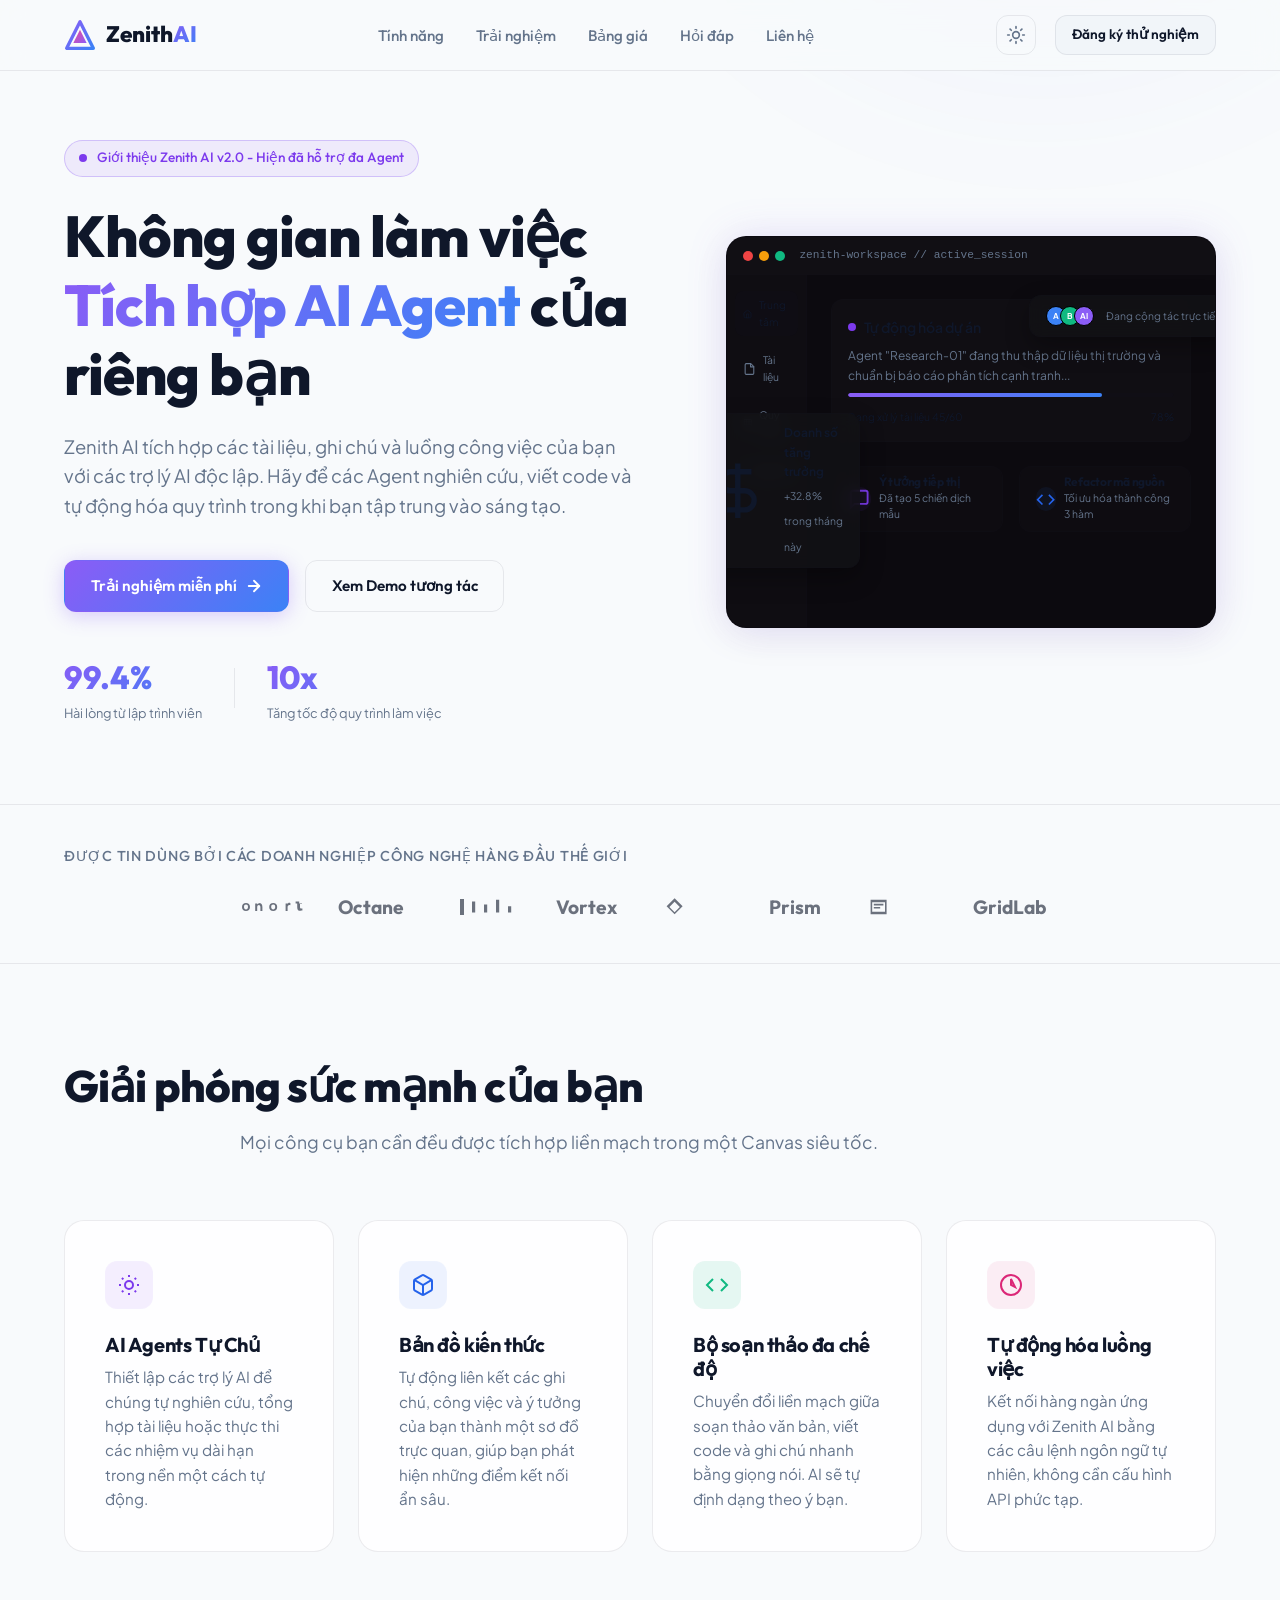
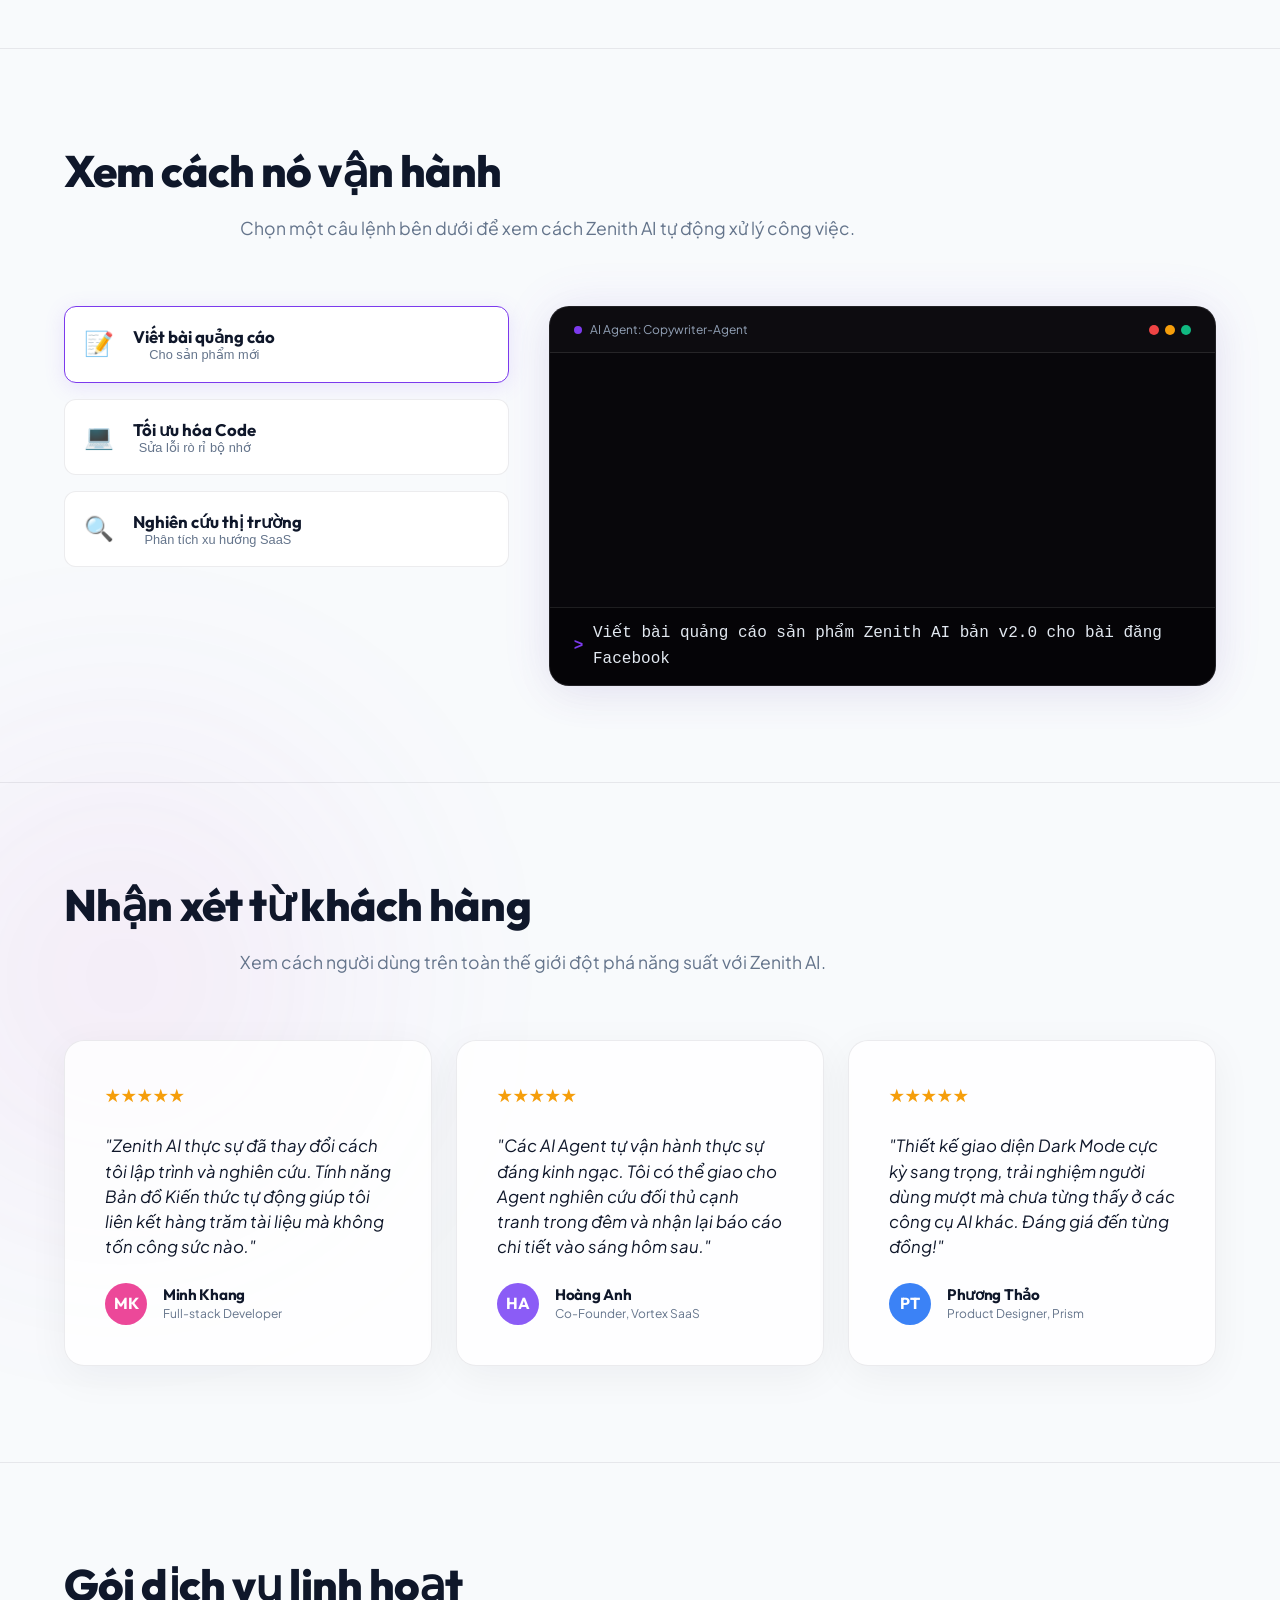
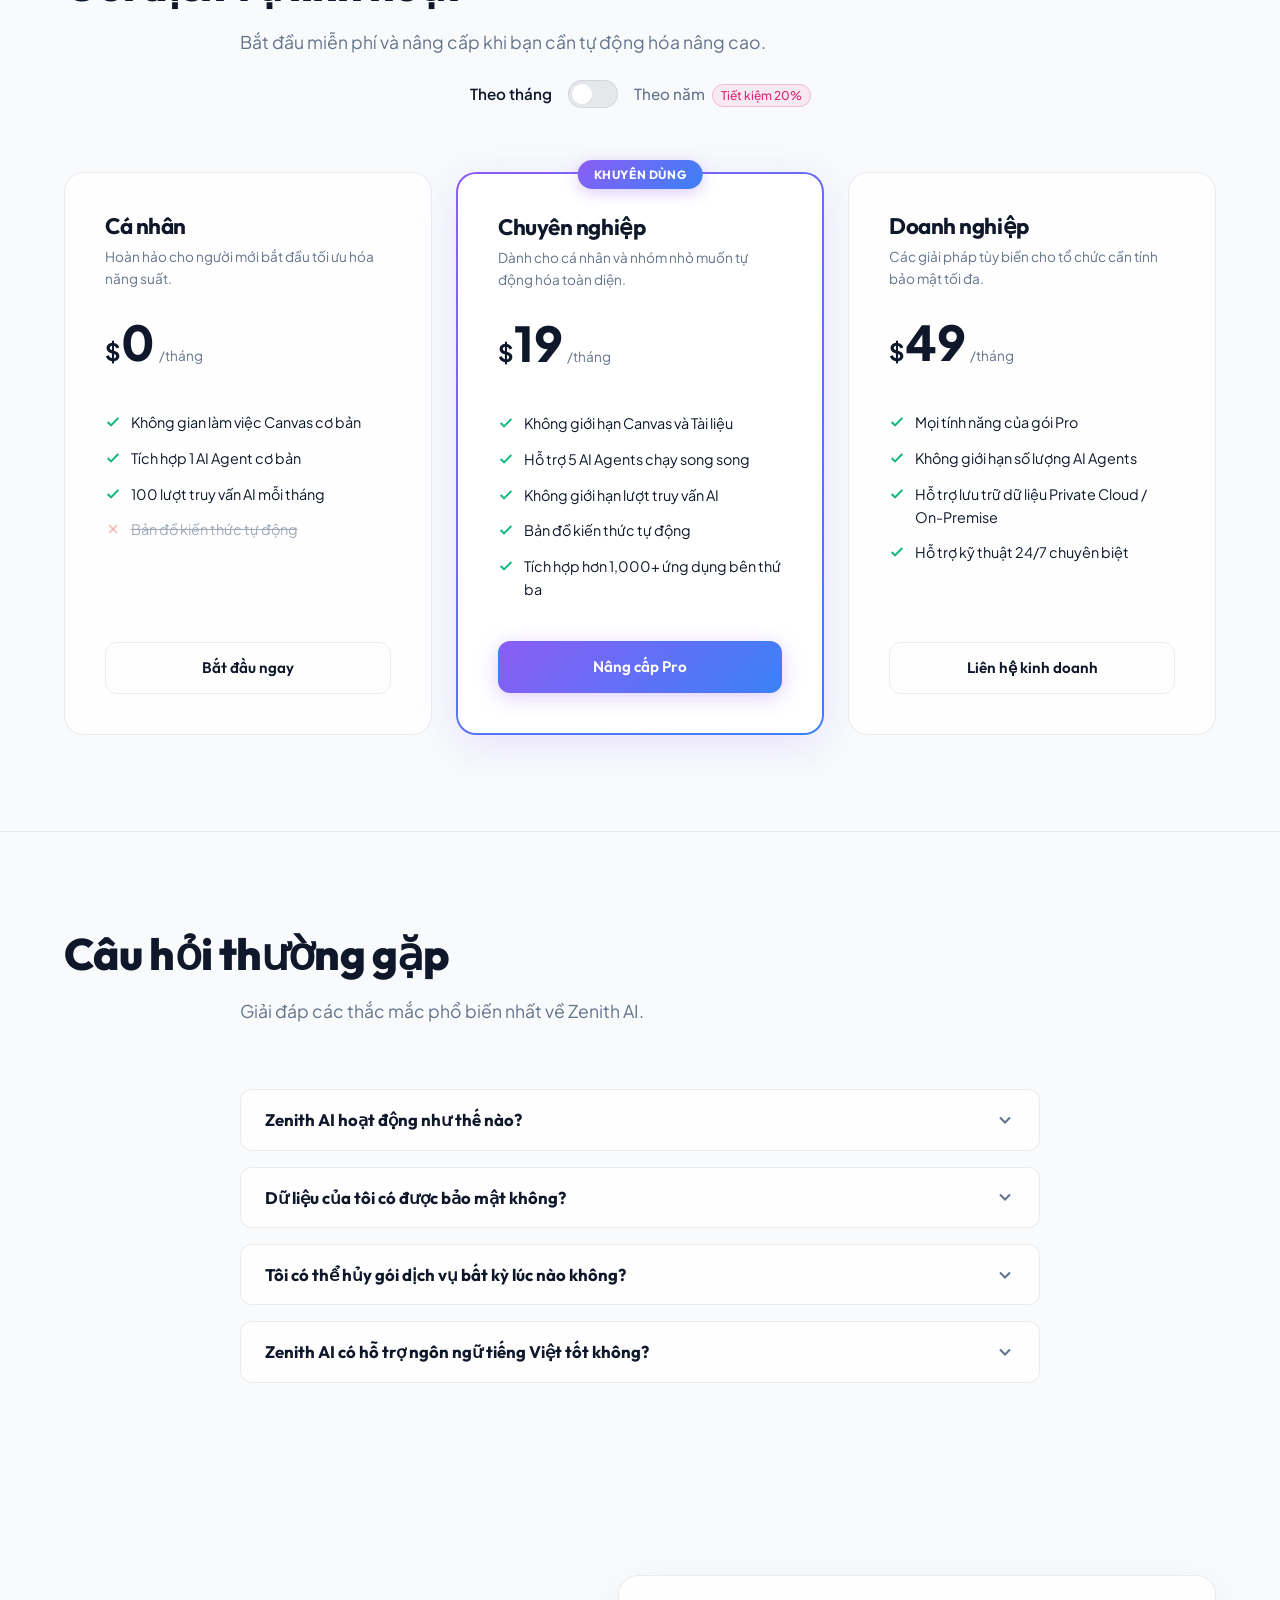
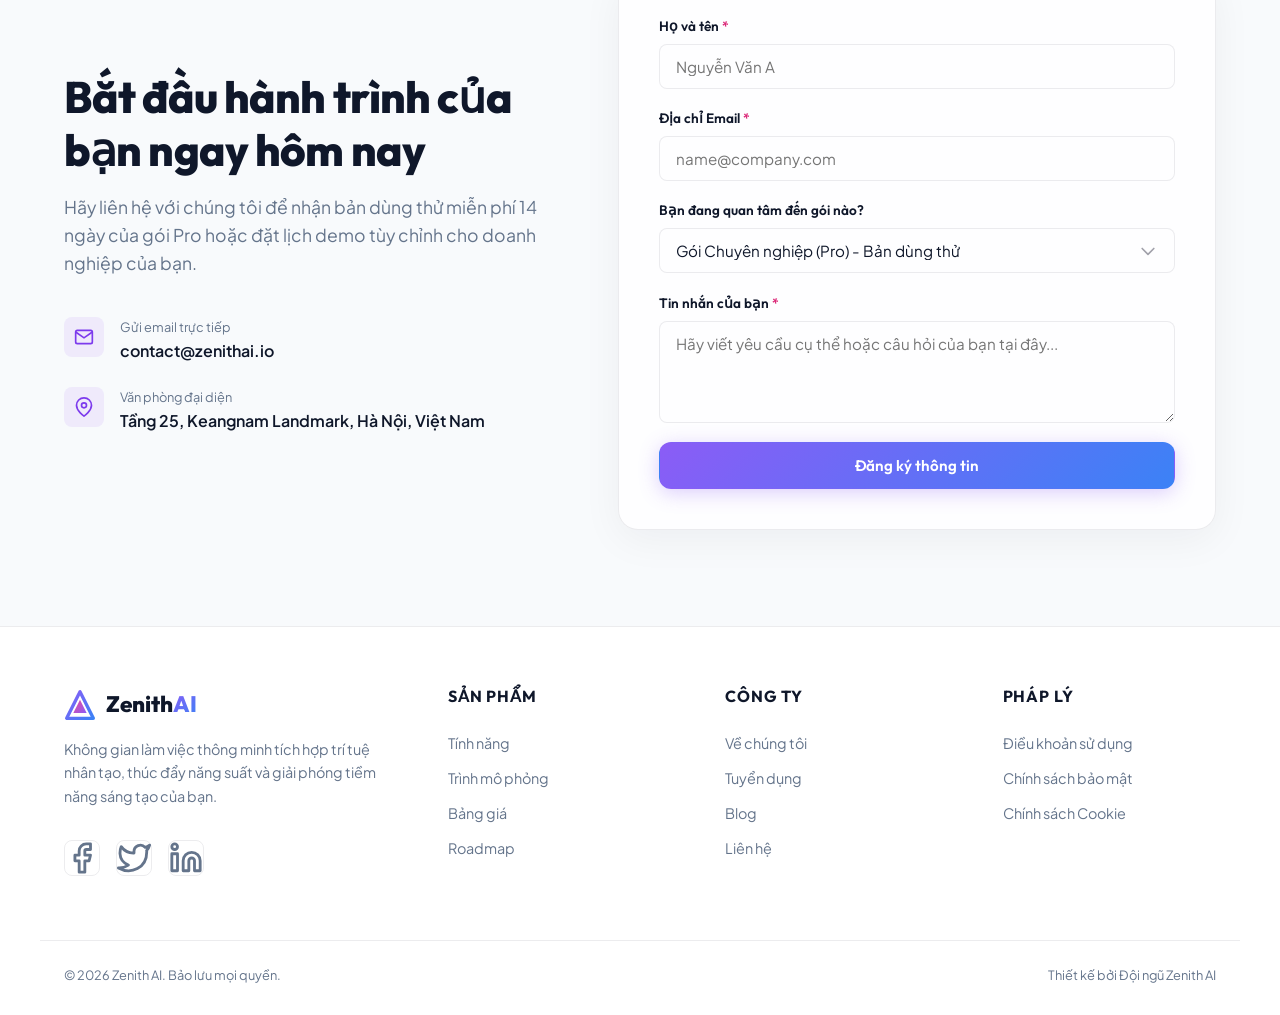
==== index.html @ 282b94b1 "feat: Zenith AI Landing Page initialization and configuration" ====
<!DOCTYPE html>
<html lang="vi" data-theme="dark">
<head>
  <meta charset="UTF-8">
  <meta name="viewport" content="width=device-width, initial-scale=1.0">
  <meta name="description" content="Zenith AI - Không gian làm việc thông minh tích hợp trí tuệ nhân tạo. Tự động hóa quy trình, tối ưu hóa ghi chú và quản lý dự án hiệu quả hơn bao giờ hết.">
  <meta name="keywords" content="AI, Productivity, SaaS, Không gian làm việc thông minh, Trí tuệ nhân tạo, Tự động hóa, Quản lý công việc">
  <meta name="author" content="Zenith AI Team">
  
  <!-- Open Graph / Facebook -->
  <meta property="og:type" content="website">
  <meta property="og:title" content="Zenith AI - Không gian làm việc thông minh thế hệ mới">
  <meta property="og:description" content="Tối ưu hóa năng suất làm việc của bạn với không gian làm việc tích hợp AI Agent thông minh.">
  <meta property="og:image" content="https://zenithai.io/og-image.jpg">

  <!-- Twitter -->
  <meta property="twitter:card" content="summary_large_image">
  <meta property="twitter:title" content="Zenith AI - Không gian làm việc thông minh thế hệ mới">
  <meta property="twitter:description" content="Tối ưu hóa năng suất làm việc của bạn với không gian làm việc tích hợp AI Agent thông minh.">

  <title>Zenith AI - Không gian làm việc thông minh thế hệ mới</title>

  <!-- Google Fonts -->
  <link rel="preconnect" href="https://fonts.googleapis.com">
  <link rel="preconnect" href="https://fonts.gstatic.com" crossorigin>
  <link href="https://fonts.googleapis.com/css2?family=Outfit:wght@300;400;500;600;700;800&family=Plus+Jakarta+Sans:wght@300;400;500;600;700&display=swap" rel="stylesheet">

  <!-- Style CSS -->
  <link rel="stylesheet" href="style.css?v=5">
</head>
<body>

  <!-- Background Glows -->
  <div class="glow-bg glow-bg-1"></div>
  <div class="glow-bg glow-bg-2"></div>

  <!-- Header / Navigation -->
  <header class="main-header" id="main-header">
    <div class="container header-container">
      <a href="#" class="logo" id="header-logo">
        <svg class="logo-icon" viewBox="0 0 24 24" fill="none" xmlns="http://www.w3.org/2000/svg">
          <path d="M12 2L2 22H22L12 2Z" stroke="url(#logo-grad)" stroke-width="2.5" stroke-linecap="round" stroke-linejoin="round"/>
          <path d="M12 8L7 18H17L12 8Z" fill="url(#logo-grad-inner)"/>
          <defs>
            <linearGradient id="logo-grad" x1="2" y1="2" x2="22" y2="22" gradientUnits="userSpaceOnUse">
              <stop stop-color="#8B5CF6" />
              <stop offset="1" stop-color="#3B82F6" />
            </linearGradient>
            <linearGradient id="logo-grad-inner" x1="7" y1="8" x2="17" y2="18" gradientUnits="userSpaceOnUse">
              <stop stop-color="#ec4899" />
              <stop offset="1" stop-color="#8B5CF6" />
            </linearGradient>
          </defs>
        </svg>
        <span class="logo-text">Zenith<span class="gradient-text">AI</span></span>
      </a>

      <nav class="nav-menu" id="nav-menu">
        <ul>
          <li><a href="#features" class="nav-link">Tính năng</a></li>
          <li><a href="#simulator" class="nav-link">Trải nghiệm</a></li>
          <li><a href="#pricing" class="nav-link">Bảng giá</a></li>
          <li><a href="#faq" class="nav-link">Hỏi đáp</a></li>
          <li><a href="#contact" class="nav-link">Liên hệ</a></li>
        </ul>
      </nav>

      <div class="header-actions">
        <!-- Theme Toggle Button -->
        <button class="theme-toggle" id="theme-toggle-btn" aria-label="Toggle light/dark theme">
          <svg class="sun-icon" viewBox="0 0 24 24" fill="none" stroke="currentColor" stroke-width="2" stroke-linecap="round" stroke-linejoin="round">
            <circle cx="12" cy="12" r="4"></circle>
            <path d="M12 2v2M12 20v2M4.93 4.93l1.41 1.41M17.66 17.66l1.41 1.41M2 12h2M20 12h2M6.34 17.66l-1.41 1.41M19.07 4.93l-1.41 1.41"></path>
          </svg>
          <svg class="moon-icon" viewBox="0 0 24 24" fill="none" stroke="currentColor" stroke-width="2" stroke-linecap="round" stroke-linejoin="round">
            <path d="M12 3a6 6 0 0 0 9 9 9 9 0 1 1-9-9Z"></path>
          </svg>
        </button>

        <a href="#contact" class="btn btn-secondary btn-sm hide-mobile">Đăng ký thử nghiệm</a>
        
        <!-- Mobile Menu Toggle -->
        <button class="mobile-nav-toggle" id="mobile-menu-btn" aria-label="Open navigation menu">
          <span></span>
          <span></span>
          <span></span>
        </button>
      </div>
    </div>
  </header>

  <main>
    <!-- Hero Section -->
    <section class="hero-section" id="hero">
      <div class="container hero-container">
        <div class="hero-content">
          <div class="badge fade-in-up">
            <span class="badge-dot"></span>
            <span>Giới thiệu Zenith AI v2.0 - Hiện đã hỗ trợ đa Agent</span>
          </div>
          <h1 class="hero-title fade-in-up">
            Không gian làm việc <br>
            <span class="gradient-text">Tích hợp AI Agent</span> của riêng bạn
          </h1>
          <p class="hero-subtitle fade-in-up">
            Zenith AI tích hợp các tài liệu, ghi chú và luồng công việc của bạn với các trợ lý AI độc lập. Hãy để các Agent nghiên cứu, viết code và tự động hóa quy trình trong khi bạn tập trung vào sáng tạo.
          </p>
          <div class="hero-actions fade-in-up">
            <a href="#contact" class="btn btn-primary" id="hero-primary-cta">
              Trải nghiệm miễn phí
              <svg class="btn-arrow" viewBox="0 0 24 24" fill="none" stroke="currentColor" stroke-width="2.5" stroke-linecap="round" stroke-linejoin="round">
                <line x1="5" y1="12" x2="19" y2="12"></line>
                <polyline points="12 5 19 12 12 19"></polyline>
              </svg>
            </a>
            <a href="#simulator" class="btn btn-outline" id="hero-secondary-cta">Xem Demo tương tác</a>
          </div>
          <div class="hero-stats fade-in-up">
            <div class="stat-item">
              <span class="stat-number">99.4%</span>
              <span class="stat-label">Hài lòng từ lập trình viên</span>
            </div>
            <div class="stat-divider"></div>
            <div class="stat-item">
              <span class="stat-number">10x</span>
              <span class="stat-label">Tăng tốc độ quy trình làm việc</span>
            </div>
          </div>
        </div>

        <div class="hero-visual fade-in-up">
          <div class="visual-mockup">
            <div class="mockup-header">
              <span class="dot dot-red"></span>
              <span class="dot dot-yellow"></span>
              <span class="dot dot-green"></span>
              <span class="mockup-title">zenith-workspace // active_session</span>
            </div>
            <div class="mockup-content">
              <div class="mockup-sidebar">
                <div class="sidebar-item active">
                  <svg class="w-4 h-4" viewBox="0 0 24 24" fill="none" stroke="currentColor" stroke-width="2" stroke-linecap="round" stroke-linejoin="round"><path d="m3 9 9-7 9 7v11a2 2 0 0 1-2 2H5a2 2 0 0 1-2-2z"/><polyline points="9 22 9 12 15 12 15 22"/></svg>
                  <span>Trung tâm</span>
                </div>
                <div class="sidebar-item">
                  <svg class="w-4 h-4" viewBox="0 0 24 24" fill="none" stroke="currentColor" stroke-width="2" stroke-linecap="round" stroke-linejoin="round"><path d="M14.5 2H6a2 2 0 0 0-2 2v16a2 2 0 0 0 2 2h12a2 2 0 0 0 2-2V7.5L14.5 2z"/><polyline points="14 2 14 8 20 8"/></svg>
                  <span>Tài liệu</span>
                </div>
                <div class="sidebar-item">
                  <svg class="w-4 h-4" viewBox="0 0 24 24" fill="none" stroke="currentColor" stroke-width="2" stroke-linecap="round" stroke-linejoin="round"><rect x="3" y="3" width="18" height="18" rx="2" ry="2"/><line x1="9" y1="3" x2="9" y2="21"/><line x1="15" y1="3" x2="15" y2="21"/><line x1="3" y1="9" x2="21" y2="9"/><line x1="3" y1="15" x2="21" y2="15"/></svg>
                  <span>Quy trình</span>
                </div>
                <div class="sidebar-item">
                  <svg class="w-4 h-4" viewBox="0 0 24 24" fill="none" stroke="currentColor" stroke-width="2" stroke-linecap="round" stroke-linejoin="round"><path d="M21 16V8a2 2 0 0 0-1-1.73l-7-4a2 2 0 0 0-2 0l-7 4A2 2 0 0 0 3 8v8a2 2 0 0 0 1 1.73l7 4a2 2 0 0 0 2 0l7-4A2 2 0 0 0 21 16z"/><polyline points="3.27 6.96 12 12.01 20.73 6.96"/><line x1="12" y1="22.08" x2="12" y2="12"/></svg>
                  <span>Agents</span>
                </div>
              </div>
              <div class="mockup-body">
                <div class="workspace-main">
                  <div class="card-glow-wrapper">
                    <div class="mockup-card">
                      <div class="card-header-simple">
                        <span class="pulse-indicator"></span>
                        <span class="text-sm font-semibold">Tự động hóa dự án</span>
                      </div>
                      <p class="text-xs text-muted">Agent "Research-01" đang thu thập dữ liệu thị trường và chuẩn bị báo cáo phân tích cạnh tranh...</p>
                      <div class="progress-bar">
                        <div class="progress-fill" style="width: 78%;"></div>
                      </div>
                      <div class="flex justify-between text-xxs mt-1">
                        <span>Đang xử lý tài liệu 45/60</span>
                        <span>78%</span>
                      </div>
                    </div>
                  </div>
                  <div class="mockup-grid">
                    <div class="mockup-card-small">
                      <div class="flex items-center gap-2">
                        <div class="icon-circle icon-purple">
                          <svg viewBox="0 0 24 24" fill="none" stroke="currentColor" stroke-width="2" class="w-4 h-4"><path d="M21 15a2 2 0 0 1-2 2H7l-4 4V5a2 2 0 0 1 2-2h14a2 2 0 0 1 2 2z"/></svg>
                        </div>
                        <div>
                          <h4 class="text-xs font-bold">Ý tưởng tiếp thị</h4>
                          <p class="text-xxs text-muted">Đã tạo 5 chiến dịch mẫu</p>
                        </div>
                      </div>
                    </div>
                    <div class="mockup-card-small">
                      <div class="flex items-center gap-2">
                        <div class="icon-circle icon-blue">
                          <svg viewBox="0 0 24 24" fill="none" stroke="currentColor" stroke-width="2" class="w-4 h-4"><polyline points="16 18 22 12 16 6"/><polyline points="8 6 2 12 8 18"/></svg>
                        </div>
                        <div>
                          <h4 class="text-xs font-bold">Refactor mã nguồn</h4>
                          <p class="text-xxs text-muted">Tối ưu hóa thành công 3 hàm</p>
                        </div>
                      </div>
                    </div>
                  </div>
                </div>
              </div>
            </div>
            <!-- Floating Widgets to wow the user -->
            <div class="floating-widget widget-1">
              <svg viewBox="0 0 24 24" fill="none" stroke="currentColor" stroke-width="2" class="text-purple-500 w-5 h-5"><path d="M12 2v20M17 5H9.5a3.5 3.5 0 0 0 0 7h5a3.5 3.5 0 0 1 0 7H6"/></svg>
              <div>
                <span class="text-xs block font-bold">Doanh số tăng trưởng</span>
                <span class="text-xxs text-muted">+32.8% trong tháng này</span>
              </div>
            </div>
            <div class="floating-widget widget-2">
              <div class="active-avatars">
                <span class="avatar font-bold" style="background: #3B82F6;">A</span>
                <span class="avatar font-bold" style="background: #10B981;">B</span>
                <span class="avatar font-bold" style="background: #8B5CF6;">AI</span>
              </div>
              <span class="text-xxs text-muted">Đang cộng tác trực tiếp</span>
            </div>
          </div>
        </div>
      </div>
    </section>

    <!-- Social Proof Section -->
    <section class="social-proof-section">
      <div class="container text-center">
        <p class="section-tagline">Được tin dùng bởi các doanh nghiệp công nghệ hàng đầu thế giới</p>
        <div class="logo-grid">
          <div class="company-logo">
            <svg viewBox="0 0 120 30" fill="currentColor"><path d="M15 10c-3 0-5 2-5 5s2 5 5 5 5-2 5-5-2-5-5-5zm0 8c-1.5 0-2.5-1-2.5-3s1-3 2.5-3 2.5 1 2.5 3-1 3-2.5 3zm18-8c-2 0-3.5 1-4 2V10.5h-2.5v9.5H29v-5c0-1.5 1-2.5 2-2.5s2 1 2 2.5v5h2.5v-5c0-3-1.5-5-4-5zm16 0c-3 0-5 2-5 5s2 5 5 5 5-2 5-5-2-5-5-5zm0 8c-1.5 0-2.5-1-2.5-3s1-3 2.5-3 2.5 1 2.5 3-1 3-2.5 3zm18-5.5V10.5h-2.5v9.5h2.5v-5c0-1.5 1-2.5 2.5-2.5.5 0 1 0 1 .5V10c-.5-.2-1-.2-1.5-.2-1 0-2 .7-2.5 2.2zm18-2.5h-2.5V15c0 1.5.5 2 2 2h1v2.5c-.5 0-1.5.2-2.5.2-3 0-4-1.5-4-4.5v-4.7h-2v-2.5h2V8h2.5v2.5h3.5v2.5z"/></svg>
            <span>Octane</span>
          </div>
          <div class="company-logo">
            <svg viewBox="0 0 120 30" fill="currentColor"><path d="M10 5v20h5V5h-5zm15 3v14h4V8h-4zm15 4v10h4V12h-4zm15-6v16h4V6h-4zm15 8v8h4v-8h-4z"/></svg>
            <span>Vortex</span>
          </div>
          <div class="company-logo">
            <svg viewBox="0 0 120 30" fill="currentColor"><path d="M12 4L2 14l10 10 10-10L12 4zm0 4.5l6.5 6.5-6.5 6.5L5.5 15 12 8.5z"/></svg>
            <span>Prism</span>
          </div>
          <div class="company-logo">
            <svg viewBox="0 0 120 30" fill="currentColor"><path d="M22 6H2v18h20V6zm-2 15H4V9h16v12zM6 11h12v2H6v-2zm0 4h8v2H6v-2z"/></svg>
            <span>GridLab</span>
          </div>
        </div>
      </div>
    </section>

    <!-- Features Section -->
    <section class="features-section" id="features">
      <div class="container">
        <div class="section-header text-center">
          <h2 class="section-title">Giải phóng sức mạnh của bạn</h2>
          <p class="section-subtitle">Mọi công cụ bạn cần đều được tích hợp liền mạch trong một Canvas siêu tốc.</p>
        </div>

        <div class="features-grid">
          <!-- Feature 1 -->
          <div class="feature-card animate-on-scroll">
            <div class="feature-icon-wrapper purple-glow">
              <svg class="feature-icon" viewBox="0 0 24 24" fill="none" stroke="currentColor" stroke-width="2">
                <path d="M12 2v2M12 20v2M4.93 4.93l1.41 1.41M17.66 17.66l1.41 1.41M2 12h2M20 12h2M6.34 17.66l-1.41 1.41M19.07 4.93l-1.41 1.41"/>
                <circle cx="12" cy="12" r="4"/>
              </svg>
            </div>
            <h3 class="feature-title">AI Agents Tự Chủ</h3>
            <p class="feature-description">
              Thiết lập các trợ lý AI để chúng tự nghiên cứu, tổng hợp tài liệu hoặc thực thi các nhiệm vụ dài hạn trong nền một cách tự động.
            </p>
          </div>

          <!-- Feature 2 -->
          <div class="feature-card animate-on-scroll">
            <div class="feature-icon-wrapper blue-glow">
              <svg class="feature-icon" viewBox="0 0 24 24" fill="none" stroke="currentColor" stroke-width="2">
                <path d="M21 16V8a2 2 0 0 0-1-1.73l-7-4a2 2 0 0 0-2 0l-7 4A2 2 0 0 0 3 8v8a2 2 0 0 0 1 1.73l7 4a2 2 0 0 0 2 0l7-4A2 2 0 0 0 21 16z"/>
                <polyline points="3.27 6.96 12 12.01 20.73 6.96"/>
                <line x1="12" y1="22.08" x2="12" y2="12"/>
              </svg>
            </div>
            <h3 class="feature-title">Bản đồ kiến thức</h3>
            <p class="feature-description">
              Tự động liên kết các ghi chú, công việc và ý tưởng của bạn thành một sơ đồ trực quan, giúp bạn phát hiện những điểm kết nối ẩn sâu.
            </p>
          </div>

          <!-- Feature 3 -->
          <div class="feature-card animate-on-scroll">
            <div class="feature-icon-wrapper green-glow">
              <svg class="feature-icon" viewBox="0 0 24 24" fill="none" stroke="currentColor" stroke-width="2">
                <polyline points="16 18 22 12 16 6"/>
                <polyline points="8 6 2 12 8 18"/>
              </svg>
            </div>
            <h3 class="feature-title">Bộ soạn thảo đa chế độ</h3>
            <p class="feature-description">
              Chuyển đổi liền mạch giữa soạn thảo văn bản, viết code và ghi chú nhanh bằng giọng nói. AI sẽ tự định dạng theo ý bạn.
            </p>
          </div>

          <!-- Feature 4 -->
          <div class="feature-card animate-on-scroll">
            <div class="feature-icon-wrapper pink-glow">
              <svg class="feature-icon" viewBox="0 0 24 24" fill="none" stroke="currentColor" stroke-width="2">
                <circle cx="12" cy="12" r="10"/>
                <polygon points="12 6 12 12 16 14"/>
              </svg>
            </div>
            <h3 class="feature-title">Tự động hóa luồng việc</h3>
            <p class="feature-description">
              Kết nối hàng ngàn ứng dụng với Zenith AI bằng các câu lệnh ngôn ngữ tự nhiên, không cần cấu hình API phức tạp.
            </p>
          </div>
        </div>
      </div>
    </section>

    <!-- Interactive Simulator Section -->
    <section class="simulator-section" id="simulator">
      <div class="container">
        <div class="section-header text-center">
          <h2 class="section-title">Xem cách nó vận hành</h2>
          <p class="section-subtitle">Chọn một câu lệnh bên dưới để xem cách Zenith AI tự động xử lý công việc.</p>
        </div>

        <div class="simulator-container animate-on-scroll">
          <div class="simulator-prompts">
            <button class="prompt-btn active" data-prompt="marketing" id="prompt-marketing">
              <span class="prompt-icon">📝</span>
              <div class="text-left">
                <span class="prompt-title">Viết bài quảng cáo</span>
                <span class="prompt-desc">Cho sản phẩm mới</span>
              </div>
            </button>
            <button class="prompt-btn" data-prompt="refactor" id="prompt-refactor">
              <span class="prompt-icon">💻</span>
              <div class="text-left">
                <span class="prompt-title">Tối ưu hóa Code</span>
                <span class="prompt-desc">Sửa lỗi rò rỉ bộ nhớ</span>
              </div>
            </button>
            <button class="prompt-btn" data-prompt="research" id="prompt-research">
              <span class="prompt-icon">🔍</span>
              <div class="text-left">
                <span class="prompt-title">Nghiên cứu thị trường</span>
                <span class="prompt-desc">Phân tích xu hướng SaaS</span>
              </div>
            </button>
          </div>

          <div class="simulator-screen">
            <div class="screen-header">
              <div class="screen-indicator">
                <span class="pulse-indicator"></span>
                <span class="text-xs text-muted">AI Agent: <span id="agent-name">Copywriter-Agent</span></span>
              </div>
              <div class="screen-controls">
                <span class="dot dot-red"></span>
                <span class="dot dot-yellow"></span>
                <span class="dot dot-green"></span>
              </div>
            </div>
            <div class="screen-body">
              <div class="terminal-chat" id="terminal-chat-content">
                <!-- Live content loaded here by JavaScript -->
              </div>
            </div>
            <div class="screen-footer">
              <div class="simulator-input-simulation">
                <span class="prompt-symbol">&gt;</span>
                <span class="simulated-input-text" id="simulated-user-input">Đang chuẩn bị câu lệnh...</span>
              </div>
            </div>
          </div>
        </div>
      </div>
    </section>

    <!-- Testimonials Section -->
    <section class="testimonials-section">
      <div class="container">
        <div class="section-header text-center">
          <h2 class="section-title">Nhận xét từ khách hàng</h2>
          <p class="section-subtitle">Xem cách người dùng trên toàn thế giới đột phá năng suất với Zenith AI.</p>
        </div>

        <div class="testimonials-grid">
          <!-- Testimonial 1 -->
          <div class="testimonial-card animate-on-scroll">
            <div class="stars">★★★★★</div>
            <p class="testimonial-text">
              "Zenith AI thực sự đã thay đổi cách tôi lập trình và nghiên cứu. Tính năng Bản đồ Kiến thức tự động giúp tôi liên kết hàng trăm tài liệu mà không tốn công sức nào."
            </p>
            <div class="user-info">
              <div class="user-avatar" style="background: #ec4899;">MK</div>
              <div>
                <h4 class="user-name">Minh Khang</h4>
                <p class="user-role">Full-stack Developer</p>
              </div>
            </div>
          </div>

          <!-- Testimonial 2 -->
          <div class="testimonial-card animate-on-scroll">
            <div class="stars">★★★★★</div>
            <p class="testimonial-text">
              "Các AI Agent tự vận hành thực sự đáng kinh ngạc. Tôi có thể giao cho Agent nghiên cứu đối thủ cạnh tranh trong đêm và nhận lại báo cáo chi tiết vào sáng hôm sau."
            </p>
            <div class="user-info">
              <div class="user-avatar" style="background: #8B5CF6;">HA</div>
              <div>
                <h4 class="user-name">Hoàng Anh</h4>
                <p class="user-role">Co-Founder, Vortex SaaS</p>
              </div>
            </div>
          </div>

          <!-- Testimonial 3 -->
          <div class="testimonial-card animate-on-scroll">
            <div class="stars">★★★★★</div>
            <p class="testimonial-text">
              "Thiết kế giao diện Dark Mode cực kỳ sang trọng, trải nghiệm người dùng mượt mà chưa từng thấy ở các công cụ AI khác. Đáng giá đến từng đồng!"
            </p>
            <div class="user-info">
              <div class="user-avatar" style="background: #3B82F6;">PT</div>
              <div>
                <h4 class="user-name">Phương Thảo</h4>
                <p class="user-role">Product Designer, Prism</p>
              </div>
            </div>
          </div>
        </div>
      </div>
    </section>

    <!-- Pricing Section -->
    <section class="pricing-section" id="pricing">
      <div class="container">
        <div class="section-header text-center">
          <h2 class="section-title">Gói dịch vụ linh hoạt</h2>
          <p class="section-subtitle">Bắt đầu miễn phí và nâng cấp khi bạn cần tự động hóa nâng cao.</p>

          <!-- Toggle Billing -->
          <div class="billing-toggle-container">
            <span class="billing-label active" id="billing-monthly">Theo tháng</span>
            <button class="billing-switch-btn" id="billing-switch" aria-label="Toggle annual or monthly pricing">
              <span class="switch-dot"></span>
            </button>
            <span class="billing-label" id="billing-yearly">Theo năm <span class="discount-badge">Tiết kiệm 20%</span></span>
          </div>
        </div>

        <div class="pricing-grid">
          <!-- Pricing Card 1 -->
          <div class="pricing-card animate-on-scroll">
            <div class="card-inner">
              <h3 class="plan-name">Cá nhân</h3>
              <p class="plan-desc">Hoàn hảo cho người mới bắt đầu tối ưu hóa năng suất.</p>
              <div class="plan-price">
                <span class="price-currency">$</span>
                <span class="price-amount" id="price-starter">0</span>
                <span class="price-period">/tháng</span>
              </div>
              <ul class="plan-features">
                <li>
                  <svg viewBox="0 0 24 24" fill="none" stroke="currentColor" stroke-width="3" class="check-icon"><polyline points="20 6 9 17 4 12"/></svg>
                  Không gian làm việc Canvas cơ bản
                </li>
                <li>
                  <svg viewBox="0 0 24 24" fill="none" stroke="currentColor" stroke-width="3" class="check-icon"><polyline points="20 6 9 17 4 12"/></svg>
                  Tích hợp 1 AI Agent cơ bản
                </li>
                <li>
                  <svg viewBox="0 0 24 24" fill="none" stroke="currentColor" stroke-width="3" class="check-icon"><polyline points="20 6 9 17 4 12"/></svg>
                  100 lượt truy vấn AI mỗi tháng
                </li>
                <li class="unsupported">
                  <svg viewBox="0 0 24 24" fill="none" stroke="currentColor" stroke-width="3" class="close-icon"><line x1="18" y1="6" x2="6" y2="18"/><line x1="6" y1="6" x2="18" y2="18"/></svg>
                  Bản đồ kiến thức tự động
                </li>
              </ul>
              <a href="#contact" class="btn btn-outline btn-full">Bắt đầu ngay</a>
            </div>
          </div>

          <!-- Pricing Card 2 (Featured) -->
          <div class="pricing-card featured animate-on-scroll">
            <div class="popular-badge">Khuyên dùng</div>
            <div class="card-inner">
              <h3 class="plan-name">Chuyên nghiệp</h3>
              <p class="plan-desc">Dành cho cá nhân và nhóm nhỏ muốn tự động hóa toàn diện.</p>
              <div class="plan-price">
                <span class="price-currency">$</span>
                <span class="price-amount" id="price-pro">19</span>
                <span class="price-period">/tháng</span>
              </div>
              <ul class="plan-features">
                <li>
                  <svg viewBox="0 0 24 24" fill="none" stroke="currentColor" stroke-width="3" class="check-icon"><polyline points="20 6 9 17 4 12"/></svg>
                  Không giới hạn Canvas và Tài liệu
                </li>
                <li>
                  <svg viewBox="0 0 24 24" fill="none" stroke="currentColor" stroke-width="3" class="check-icon"><polyline points="20 6 9 17 4 12"/></svg>
                  Hỗ trợ 5 AI Agents chạy song song
                </li>
                <li>
                  <svg viewBox="0 0 24 24" fill="none" stroke="currentColor" stroke-width="3" class="check-icon"><polyline points="20 6 9 17 4 12"/></svg>
                  Không giới hạn lượt truy vấn AI
                </li>
                <li>
                  <svg viewBox="0 0 24 24" fill="none" stroke="currentColor" stroke-width="3" class="check-icon"><polyline points="20 6 9 17 4 12"/></svg>
                  Bản đồ kiến thức tự động
                </li>
                <li>
                  <svg viewBox="0 0 24 24" fill="none" stroke="currentColor" stroke-width="3" class="check-icon"><polyline points="20 6 9 17 4 12"/></svg>
                  Tích hợp hơn 1,000+ ứng dụng bên thứ ba
                </li>
              </ul>
              <a href="#contact" class="btn btn-primary btn-full">Nâng cấp Pro</a>
            </div>
          </div>

          <!-- Pricing Card 3 -->
          <div class="pricing-card animate-on-scroll">
            <div class="card-inner">
              <h3 class="plan-name">Doanh nghiệp</h3>
              <p class="plan-desc">Các giải pháp tùy biến cho tổ chức cần tính bảo mật tối đa.</p>
              <div class="plan-price">
                <span class="price-currency">$</span>
                <span class="price-amount" id="price-enterprise">49</span>
                <span class="price-period">/tháng</span>
              </div>
              <ul class="plan-features">
                <li>
                  <svg viewBox="0 0 24 24" fill="none" stroke="currentColor" stroke-width="3" class="check-icon"><polyline points="20 6 9 17 4 12"/></svg>
                  Mọi tính năng của gói Pro
                </li>
                <li>
                  <svg viewBox="0 0 24 24" fill="none" stroke="currentColor" stroke-width="3" class="check-icon"><polyline points="20 6 9 17 4 12"/></svg>
                  Không giới hạn số lượng AI Agents
                </li>
                <li>
                  <svg viewBox="0 0 24 24" fill="none" stroke="currentColor" stroke-width="3" class="check-icon"><polyline points="20 6 9 17 4 12"/></svg>
                  Hỗ trợ lưu trữ dữ liệu Private Cloud / On-Premise
                </li>
                <li>
                  <svg viewBox="0 0 24 24" fill="none" stroke="currentColor" stroke-width="3" class="check-icon"><polyline points="20 6 9 17 4 12"/></svg>
                  Hỗ trợ kỹ thuật 24/7 chuyên biệt
                </li>
              </ul>
              <a href="#contact" class="btn btn-outline btn-full">Liên hệ kinh doanh</a>
            </div>
          </div>
        </div>
      </div>
    </section>

    <!-- FAQ Section -->
    <section class="faq-section" id="faq">
      <div class="container">
        <div class="section-header text-center">
          <h2 class="section-title">Câu hỏi thường gặp</h2>
          <p class="section-subtitle">Giải đáp các thắc mắc phổ biến nhất về Zenith AI.</p>
        </div>

        <div class="faq-accordion-container">
          <!-- FAQ 1 -->
          <div class="faq-item animate-on-scroll">
            <button class="faq-question" id="faq-q1">
              <span>Zenith AI hoạt động như thế nào?</span>
              <span class="faq-icon">
                <svg viewBox="0 0 24 24" fill="none" stroke="currentColor" stroke-width="2.5"><polyline points="6 9 12 15 18 9"/></svg>
              </span>
            </button>
            <div class="faq-answer">
              <p>Zenith AI hoạt động dựa trên cấu trúc các Agent thông minh. Bạn tạo các file tài liệu hoặc ghi chú, sau đó chỉ định Agent (ví dụ: Agent nghiên cứu, Agent lập trình). Agent này có khả năng đọc hiểu ngữ cảnh của không gian làm việc và tự động thực hiện các câu lệnh phức tạp do bạn đưa ra.</p>
            </div>
          </div>

          <!-- FAQ 2 -->
          <div class="faq-item animate-on-scroll">
            <button class="faq-question" id="faq-q2">
              <span>Dữ liệu của tôi có được bảo mật không?</span>
              <span class="faq-icon">
                <svg viewBox="0 0 24 24" fill="none" stroke="currentColor" stroke-width="2.5"><polyline points="6 9 12 15 18 9"/></svg>
              </span>
            </button>
            <div class="faq-answer">
              <p>An toàn dữ liệu là ưu tiên hàng đầu của chúng tôi. Tất cả tài liệu đều được mã hóa hoàn toàn ở trạng thái nghỉ và trong quá trình truyền tải. Với gói Doanh nghiệp, chúng tôi hỗ trợ triển khai trên đám mây riêng tư của bạn hoặc máy chủ nội bộ (on-premise) để kiểm soát dữ liệu tuyệt đối.</p>
            </div>
          </div>

          <!-- FAQ 3 -->
          <div class="faq-item animate-on-scroll">
            <button class="faq-question" id="faq-q3">
              <span>Tôi có thể hủy gói dịch vụ bất kỳ lúc nào không?</span>
              <span class="faq-icon">
                <svg viewBox="0 0 24 24" fill="none" stroke="currentColor" stroke-width="2.5"><polyline points="6 9 12 15 18 9"/></svg>
              </span>
            </button>
            <div class="faq-answer">
              <p>Có, hoàn toàn được. Bạn có thể thay đổi hoặc hủy đăng ký bất kỳ lúc nào ngay trong mục quản lý tài khoản của mình. Khi bạn hủy, bạn vẫn giữ quyền truy cập vào các tính năng Pro cho đến hết chu kỳ thanh toán hiện tại.</p>
            </div>
          </div>

          <!-- FAQ 4 -->
          <div class="faq-item animate-on-scroll">
            <button class="faq-question" id="faq-q4">
              <span>Zenith AI có hỗ trợ ngôn ngữ tiếng Việt tốt không?</span>
              <span class="faq-icon">
                <svg viewBox="0 0 24 24" fill="none" stroke="currentColor" stroke-width="2.5"><polyline points="6 9 12 15 18 9"/></svg>
              </span>
            </button>
            <div class="faq-answer">
              <p>Chắc chắn rồi. Các mô hình ngôn ngữ lớn làm nền tảng cho Zenith AI đều được tối ưu hóa xuất sắc cho tiếng Việt, giúp bạn viết tài liệu, tạo kịch bản, viết code hoặc ra lệnh cho Agent bằng tiếng Việt một cách tự nhiên và chính xác nhất.</p>
            </div>
          </div>
        </div>
      </div>
    </section>

    <!-- Contact Form Section -->
    <section class="contact-section" id="contact">
      <div class="container contact-container">
        <div class="contact-info">
          <h2 class="section-title text-left">Bắt đầu hành trình của bạn ngay hôm nay</h2>
          <p class="section-subtitle text-left">
            Hãy liên hệ với chúng tôi để nhận bản dùng thử miễn phí 14 ngày của gói Pro hoặc đặt lịch demo tùy chỉnh cho doanh nghiệp của bạn.
          </p>
          <div class="contact-details">
            <div class="detail-item">
              <div class="detail-icon">
                <svg viewBox="0 0 24 24" fill="none" stroke="currentColor" stroke-width="2"><path d="M4 4h16c1.1 0 2 .9 2 2v12c0 1.1-.9 2-2 2H4c-1.1 0-2-.9-2-2V6c0-1.1.9-2 2-2z"/><polyline points="22,6 12,13 2,6"/></svg>
              </div>
              <div>
                <span class="detail-label">Gửi email trực tiếp</span>
                <span class="detail-value">contact@zenithai.io</span>
              </div>
            </div>
            <div class="detail-item">
              <div class="detail-icon">
                <svg viewBox="0 0 24 24" fill="none" stroke="currentColor" stroke-width="2"><path d="M21 10c0 7-9 13-9 13s-9-6-9-13a9 9 0 0 1 18 0z"/><circle cx="12" cy="10" r="3"/></svg>
              </div>
              <div>
                <span class="detail-label">Văn phòng đại diện</span>
                <span class="detail-value">Tầng 25, Keangnam Landmark, Hà Nội, Việt Nam</span>
              </div>
            </div>
          </div>
        </div>

        <div class="contact-card-wrapper animate-on-scroll">
          <form class="contact-form" id="zenith-contact-form">
            <div class="form-group">
              <label for="contact-name" class="form-label">Họ và tên <span class="required">*</span></label>
              <input type="text" id="contact-name" class="form-input" placeholder="Nguyễn Văn A" required>
            </div>
            <div class="form-group">
              <label for="contact-email" class="form-label">Địa chỉ Email <span class="required">*</span></label>
              <input type="email" id="contact-email" class="form-input" placeholder="name@company.com" required>
            </div>
            <div class="form-group">
              <label for="contact-interest" class="form-label">Bạn đang quan tâm đến gói nào?</label>
              <select id="contact-interest" class="form-input">
                <option value="pro">Gói Chuyên nghiệp (Pro) - Bản dùng thử</option>
                <option value="enterprise">Gói Doanh nghiệp (Enterprise)</option>
                <option value="other">Tư vấn khác / Ý kiến đóng góp</option>
              </select>
            </div>
            <div class="form-group">
              <label for="contact-message" class="form-label">Tin nhắn của bạn <span class="required">*</span></label>
              <textarea id="contact-message" rows="4" class="form-input" placeholder="Hãy viết yêu cầu cụ thể hoặc câu hỏi của bạn tại đây..." required></textarea>
            </div>
            <button type="submit" class="btn btn-primary btn-full" id="contact-submit-btn">
              <span>Đăng ký thông tin</span>
              <svg class="loading-spinner hidden" viewBox="0 0 24 24"><circle cx="12" cy="12" r="10" stroke="currentColor" stroke-width="3" fill="none"/></svg>
            </button>
            <div class="form-status-msg hidden" id="form-status">
              <!-- JS will inject status messages here -->
            </div>
          </form>
        </div>
      </div>
    </section>
  </main>

  <!-- Footer -->
  <footer class="main-footer">
    <div class="container footer-grid">
      <div class="footer-brand">
        <a href="#" class="logo">
          <svg class="logo-icon" viewBox="0 0 24 24" fill="none" xmlns="http://www.w3.org/2000/svg">
            <path d="M12 2L2 22H22L12 2Z" stroke="url(#logo-grad-footer)" stroke-width="2.5" stroke-linecap="round" stroke-linejoin="round"/>
            <path d="M12 8L7 18H17L12 8Z" fill="url(#logo-grad-footer-inner)"/>
            <defs>
              <linearGradient id="logo-grad-footer" x1="2" y1="2" x2="22" y2="22" gradientUnits="userSpaceOnUse">
                <stop stop-color="#8B5CF6" />
                <stop offset="1" stop-color="#3B82F6" />
              </linearGradient>
              <linearGradient id="logo-grad-footer-inner" x1="7" y1="8" x2="17" y2="18" gradientUnits="userSpaceOnUse">
                <stop stop-color="#ec4899" />
                <stop offset="1" stop-color="#8B5CF6" />
              </linearGradient>
            </defs>
          </svg>
          <span class="logo-text">Zenith<span class="gradient-text">AI</span></span>
        </a>
        <p class="footer-brand-desc">Không gian làm việc thông minh tích hợp trí tuệ nhân tạo, thúc đẩy năng suất và giải phóng tiềm năng sáng tạo của bạn.</p>
        <div class="social-links">
          <a href="#" aria-label="Facebook">
            <svg viewBox="0 0 24 24" fill="none" stroke="currentColor" stroke-width="2" stroke-linecap="round" stroke-linejoin="round" class="w-5 h-5"><path d="M18 2h-3a5 5 0 0 0-5 5v3H7v4h3v8h4v-8h3l1-4h-4V7a1 1 0 0 1 1-1h3z"/></svg>
          </a>
          <a href="#" aria-label="Twitter">
            <svg viewBox="0 0 24 24" fill="none" stroke="currentColor" stroke-width="2" stroke-linecap="round" stroke-linejoin="round" class="w-5 h-5"><path d="M23 3a10.9 10.9 0 0 1-3.14 1.53 4.48 4.48 0 0 0-7.86 3v1A10.66 10.66 0 0 1 3 4s-4 9 5 13a11.64 11.64 0 0 1-7 2c9 5 20 0 20-11.5a4.5 4.5 0 0 0-.08-.83A7.72 7.72 0 0 0 23 3z"/></svg>
          </a>
          <a href="#" aria-label="LinkedIn">
            <svg viewBox="0 0 24 24" fill="none" stroke="currentColor" stroke-width="2" stroke-linecap="round" stroke-linejoin="round" class="w-5 h-5"><path d="M16 8a6 6 0 0 1 6 6v7h-4v-7a2 2 0 0 0-2-2 2 2 0 0 0-2 2v7h-4v-7a6 6 0 0 1 6-6z"/><rect x="2" y="9" width="4" height="12"/><circle cx="4" cy="4" r="2"/></svg>
          </a>
        </div>
      </div>

      <div class="footer-links-col">
        <h4 class="footer-title">Sản phẩm</h4>
        <ul>
          <li><a href="#features">Tính năng</a></li>
          <li><a href="#simulator">Trình mô phỏng</a></li>
          <li><a href="#pricing">Bảng giá</a></li>
          <li><a href="#">Roadmap</a></li>
        </ul>
      </div>

      <div class="footer-links-col">
        <h4 class="footer-title">Công ty</h4>
        <ul>
          <li><a href="#">Về chúng tôi</a></li>
          <li><a href="#">Tuyển dụng</a></li>
          <li><a href="#">Blog</a></li>
          <li><a href="#">Liên hệ</a></li>
        </ul>
      </div>

      <div class="footer-links-col">
        <h4 class="footer-title">Pháp lý</h4>
        <ul>
          <li><a href="#">Điều khoản sử dụng</a></li>
          <li><a href="#">Chính sách bảo mật</a></li>
          <li><a href="#">Chính sách Cookie</a></li>
        </ul>
      </div>
    </div>

    <div class="container footer-bottom">
      <p>&copy; 2026 Zenith AI. Bảo lưu mọi quyền.</p>
      <p>Thiết kế bởi Đội ngũ Zenith AI</p>
    </div>
  </footer>

  <!-- App JS -->
  <script src="app.js?v=2"></script>
</body>
</html>
---- style.css ----
/* ==========================================================================
   Zenith AI - Premium Design System & Stylesheet
   ========================================================================== */

/* 1. Global Variables & Themes */
:root {
  /* Fonts */
  --font-heading: 'Outfit', -apple-system, BlinkMacSystemFont, "Segoe UI", Roboto, sans-serif;
  --font-body: 'Plus Jakarta Sans', -apple-system, BlinkMacSystemFont, "Segoe UI", Roboto, sans-serif;

  /* Colors - Dark Theme (Default) */
  --bg-primary: #09090b;
  --bg-secondary: #121216;
  --bg-tertiary: #1c1c24;
  
  --border-color: rgba(255, 255, 255, 0.08);
  --border-focus: rgba(139, 92, 246, 0.5);
  
  --text-primary: #f4f4f5;
  --text-muted: #a1a1aa;
  --text-inverse: #09090b;
  
  --accent-purple: #8b5cf6;
  --accent-blue: #3b82f6;
  --accent-pink: #ec4899;
  --accent-green: #10b981;
  --accent-yellow: #f59e0b;
  
  --glow-purple: rgba(139, 92, 246, 0.15);
  --glow-blue: rgba(59, 82, 246, 0.15);
  --glow-pink: rgba(236, 72, 153, 0.15);
  
  --gradient-primary: linear-gradient(135deg, #8b5cf6 0%, #3b82f6 100%);
  --gradient-secondary: linear-gradient(135deg, #ec4899 0%, #8b5cf6 100%);
  --gradient-glow: radial-gradient(circle at center, rgba(139, 92, 246, 0.2) 0%, transparent 60%);

  /* Header / Glassmorphism */
  --header-bg: rgba(9, 9, 11, 0.7);
  --card-bg: rgba(20, 20, 25, 0.6);
  --card-hover-bg: rgba(28, 28, 36, 0.8);
  --card-shadow: 0 8px 30px rgba(0, 0, 0, 0.5);

  /* Spacing Scale */
  --space-xs: 0.5rem;
  --space-sm: 1rem;
  --space-md: 1.5rem;
  --space-lg: 2.5rem;
  --space-xl: 4rem;
  --space-xxl: 6rem;

  /* Border Radii */
  --radius-sm: 8px;
  --radius-md: 12px;
  --radius-lg: 20px;
  --radius-full: 9999px;

  /* Transition Curves */
  --transition-fast: 0.2s cubic-bezier(0.16, 1, 0.3, 1);
  --transition-normal: 0.4s cubic-bezier(0.16, 1, 0.3, 1);
  --transition-slow: 0.8s cubic-bezier(0.16, 1, 0.3, 1);
}

/* Light Theme Variables */
html[data-theme="light"] {
  --bg-primary: #f8fafc;
  --bg-secondary: #ffffff;
  --bg-tertiary: #f1f5f9;
  
  --border-color: rgba(15, 23, 42, 0.08);
  --border-focus: rgba(124, 58, 237, 0.5);
  
  --text-primary: #0f172a;
  --text-muted: #64748b;
  --text-inverse: #ffffff;
  
  --accent-purple: #7c3aed;
  --accent-blue: #2563eb;
  --accent-pink: #db2777;
  
  --glow-purple: rgba(124, 58, 237, 0.08);
  --glow-blue: rgba(37, 99, 235, 0.08);
  --glow-pink: rgba(219, 39, 119, 0.08);
  
  --header-bg: rgba(248, 250, 252, 0.8);
  --card-bg: rgba(255, 255, 255, 0.8);
  --card-hover-bg: #ffffff;
  --card-shadow: 0 10px 40px rgba(15, 23, 42, 0.05);
}

/* 2. Reset & Global Styles */
* {
  margin: 0;
  padding: 0;
  box-sizing: border-box;
}

html {
  scroll-behavior: smooth;
  font-size: 16px;
  -webkit-font-smoothing: antialiased;
}

body {
  font-family: var(--font-body);
  background-color: var(--bg-primary);
  color: var(--text-primary);
  line-height: 1.6;
  overflow-x: hidden;
  position: relative;
  transition: background-color var(--transition-normal), color var(--transition-normal);
}

/* Grid & Layout Containers */
.container {
  width: 100%;
  max-width: 1200px;
  margin: 0 auto;
  padding: 0 var(--space-md);
}

/* Glow Background Orbs */
.glow-bg {
  position: absolute;
  border-radius: var(--radius-full);
  filter: blur(120px);
  z-index: -1;
  pointer-events: none;
  opacity: 0.6;
  transition: background var(--transition-normal);
}

.glow-bg-1 {
  width: 50vw;
  height: 50vw;
  max-width: 600px;
  max-height: 600px;
  top: -10%;
  right: -5%;
  background: radial-gradient(circle, rgba(139, 92, 246, 0.25) 0%, rgba(59, 130, 246, 0.1) 70%, transparent 100%);
}

.glow-bg-2 {
  width: 45vw;
  height: 45vw;
  max-width: 500px;
  max-height: 500px;
  top: 40%;
  left: -10%;
  background: radial-gradient(circle, rgba(236, 72, 153, 0.15) 0%, rgba(139, 92, 246, 0.1) 70%, transparent 100%);
}

/* Typography Utilities */
h1, h2, h3, h4, h5, h6 {
  font-family: var(--font-heading);
  font-weight: 700;
  letter-spacing: -0.02em;
  line-height: 1.2;
}

.gradient-text {
  background: var(--gradient-primary);
  -webkit-background-clip: text;
  -webkit-text-fill-color: transparent;
  background-clip: text;
}

p {
  color: var(--text-muted);
}

a {
  color: inherit;
  text-decoration: none;
  transition: color var(--transition-fast), opacity var(--transition-fast);
}

/* Helper flex layout for mockup */
.flex { display: flex; }
.items-center { align-items: center; }
.justify-between { justify-content: space-between; }
.gap-2 { gap: 0.5rem; }
.gap-4 { gap: 1rem; }
.font-semibold { font-weight: 600; }
.font-bold { font-weight: 700; }
.text-xs { font-size: 0.75rem; }
.text-sm { font-size: 0.875rem; }
.text-muted { color: var(--text-muted); }
.text-xxs { font-size: 0.65rem; }
.block { display: block; }
.mt-1 { margin-top: 0.25rem; }
.mt-2 { margin-top: 0.5rem; }
.hidden { display: none !important; }

/* 3. Buttons & Interactive Elements */
.btn {
  display: inline-flex;
  align-items: center;
  justify-content: center;
  padding: 0.8rem 1.6rem;
  font-family: var(--font-heading);
  font-weight: 600;
  font-size: 0.95rem;
  border-radius: var(--radius-md);
  border: 1px solid transparent;
  cursor: pointer;
  transition: transform var(--transition-fast), box-shadow var(--transition-fast), background var(--transition-fast), border var(--transition-fast);
  gap: 0.5rem;
}

.btn:active {
  transform: scale(0.98);
}

.btn-primary {
  background: var(--gradient-primary);
  color: #ffffff;
  box-shadow: 0 4px 20px rgba(139, 92, 246, 0.3);
}

.btn-primary:hover {
  box-shadow: 0 6px 24px rgba(139, 92, 246, 0.45);
  transform: translateY(-2px);
}

.btn-secondary {
  background: var(--bg-tertiary);
  color: var(--text-primary);
  border-color: var(--border-color);
}

.btn-secondary:hover {
  background: var(--border-color);
  transform: translateY(-2px);
}

.btn-outline {
  background: transparent;
  color: var(--text-primary);
  border-color: var(--border-color);
}

.btn-outline:hover {
  background: var(--border-color);
  border-color: var(--text-primary);
  transform: translateY(-2px);
}

.btn-sm {
  padding: 0.5rem 1rem;
  font-size: 0.85rem;
}

.btn-full {
  width: 100%;
}

.btn-arrow {
  width: 18px;
  height: 18px;
  transition: transform var(--transition-fast);
}

.btn-primary:hover .btn-arrow {
  transform: translateX(4px);
}

/* 4. Header & Navigation */
.main-header {
  position: fixed;
  top: 0;
  left: 0;
  width: 100%;
  z-index: 100;
  background-color: var(--header-bg);
  backdrop-filter: blur(12px);
  -webkit-backdrop-filter: blur(12px);
  border-bottom: 1px solid var(--border-color);
  transition: background-color var(--transition-normal), border-bottom var(--transition-normal);
}

.header-container {
  height: 70px;
  display: flex;
  align-items: center;
  justify-content: space-between;
}

.logo {
  display: flex;
  align-items: center;
  gap: 0.6rem;
  font-family: var(--font-heading);
  font-weight: 800;
  font-size: 1.4rem;
  color: var(--text-primary);
}

.logo-icon {
  width: 32px;
  height: 32px;
}

.nav-menu ul {
  list-style: none;
  display: flex;
  gap: 2rem;
}

.nav-link {
  font-family: var(--font-heading);
  font-size: 0.95rem;
  font-weight: 500;
  color: var(--text-muted);
  position: relative;
}

.nav-link:hover, .nav-link.active {
  color: var(--text-primary);
}

.nav-link::after {
  content: '';
  position: absolute;
  bottom: -4px;
  left: 0;
  width: 0;
  height: 2px;
  background: var(--gradient-primary);
  transition: width var(--transition-fast);
}

.nav-link:hover::after {
  width: 100%;
}

.header-actions {
  display: flex;
  align-items: center;
  gap: 1.2rem;
}

/* Theme Toggle Button Style */
.theme-toggle {
  background: none;
  border: 1px solid var(--border-color);
  border-radius: var(--radius-md);
  width: 40px;
  height: 40px;
  display: flex;
  align-items: center;
  justify-content: center;
  cursor: pointer;
  color: var(--text-muted);
  transition: color var(--transition-fast), border-color var(--transition-fast);
}

.theme-toggle:hover {
  color: var(--text-primary);
  border-color: var(--text-primary);
}

.theme-toggle .sun-icon {
  display: none;
  width: 20px;
  height: 20px;
}

.theme-toggle .moon-icon {
  display: block;
  width: 20px;
  height: 20px;
}

html[data-theme="light"] .theme-toggle .sun-icon {
  display: block;
}

html[data-theme="light"] .theme-toggle .moon-icon {
  display: none;
}

/* Mobile Nav Toggle */
.mobile-nav-toggle {
  display: none;
  flex-direction: column;
  justify-content: space-between;
  width: 24px;
  height: 18px;
  background: none;
  border: none;
  cursor: pointer;
  z-index: 101;
}

.mobile-nav-toggle span {
  width: 100%;
  height: 2px;
  background-color: var(--text-primary);
  border-radius: var(--radius-full);
  transition: transform var(--transition-fast), opacity var(--transition-fast);
}

/* 5. Hero Section */
.hero-section {
  padding-top: 140px;
  padding-bottom: 80px;
  position: relative;
  overflow: hidden;
}

.hero-container {
  display: grid;
  grid-template-columns: 1.1fr 0.9fr;
  align-items: center;
  gap: var(--space-xl);
}

.badge {
  display: inline-flex;
  align-items: center;
  gap: 0.6rem;
  background: var(--glow-purple);
  border: 1px solid rgba(139, 92, 246, 0.3);
  padding: 0.4rem 0.9rem;
  border-radius: var(--radius-full);
  font-family: var(--font-heading);
  font-size: 0.85rem;
  font-weight: 500;
  color: var(--accent-purple);
  margin-bottom: var(--space-md);
}

.badge-dot {
  width: 8px;
  height: 8px;
  background-color: var(--accent-purple);
  border-radius: var(--radius-full);
  animation: pulse 2s infinite;
}

.hero-title {
  font-size: clamp(2.5rem, 4.5vw, 4rem);
  margin-bottom: var(--space-md);
  font-weight: 800;
}

.hero-subtitle {
  font-size: 1.15rem;
  margin-bottom: var(--space-lg);
  max-width: 580px;
}

.hero-actions {
  display: flex;
  gap: 1rem;
  margin-bottom: var(--space-lg);
}

.hero-stats {
  display: flex;
  align-items: center;
  gap: 2rem;
}

.stat-item {
  display: flex;
  flex-direction: column;
}

.stat-number {
  font-family: var(--font-heading);
  font-size: 2rem;
  font-weight: 800;
  background: var(--gradient-primary);
  -webkit-background-clip: text;
  -webkit-text-fill-color: transparent;
  background-clip: text;
}

.stat-label {
  font-size: 0.8rem;
  color: var(--text-muted);
}

.stat-divider {
  width: 1px;
  height: 40px;
  background-color: var(--border-color);
}

/* Hero Mockup Styling */
.hero-visual {
  display: flex;
  justify-content: center;
  position: relative;
}

.visual-mockup {
  width: 100%;
  max-width: 500px;
  aspect-ratio: 1.25;
  background-color: #0c0a0f;
  border: 1px solid var(--border-color);
  border-radius: var(--radius-lg);
  box-shadow: var(--card-shadow), 0 0 40px rgba(139, 92, 246, 0.15);
  overflow: hidden;
  position: relative;
  transition: transform var(--transition-normal);
}

.visual-mockup:hover {
  transform: translateY(-5px) rotateX(1deg) rotateY(-1deg);
}

.mockup-header {
  height: 38px;
  background-color: rgba(255, 255, 255, 0.02);
  border-bottom: 1px solid var(--border-color);
  display: flex;
  align-items: center;
  padding: 0 var(--space-sm);
  gap: 6px;
}

.dot {
  width: 10px;
  height: 10px;
  border-radius: var(--radius-full);
}

.dot-red { background-color: #ef4444; }
.dot-yellow { background-color: #f59e0b; }
.dot-green { background-color: #10b981; }

.mockup-title {
  margin-left: var(--space-xs);
  font-family: monospace;
  font-size: 0.7rem;
  color: var(--text-muted);
}

.mockup-content {
  display: grid;
  grid-template-columns: 80px 1fr;
  height: calc(100% - 38px);
}

.mockup-sidebar {
  background-color: rgba(255, 255, 255, 0.01);
  border-right: 1px solid var(--border-color);
  padding: var(--space-sm) var(--space-xs);
  display: flex;
  flex-direction: column;
  gap: 0.6rem;
}

.sidebar-item {
  display: flex;
  align-items: center;
  gap: 0.4rem;
  color: var(--text-muted);
  font-size: 0.65rem;
  padding: 6px 8px;
  border-radius: var(--radius-sm);
}

.sidebar-item.active {
  background-color: var(--border-color);
  color: var(--text-primary);
}

.sidebar-item svg {
  width: 14px;
  height: 14px;
}

.workspace-main {
  padding: var(--space-md);
  display: flex;
  flex-direction: column;
  gap: var(--space-md);
}

.card-glow-wrapper {
  position: relative;
  border-radius: var(--radius-md);
}

.mockup-card {
  background-color: rgba(255, 255, 255, 0.02);
  border: 1px solid var(--border-color);
  padding: var(--space-sm);
  border-radius: var(--radius-md);
  display: flex;
  flex-direction: column;
  gap: 0.5rem;
}

.card-header-simple {
  display: flex;
  align-items: center;
  gap: var(--space-xs);
}

.pulse-indicator {
  width: 8px;
  height: 8px;
  background-color: var(--accent-purple);
  border-radius: var(--radius-full);
  animation: pulse 1.5s infinite;
}

.progress-bar {
  height: 4px;
  background-color: var(--border-color);
  border-radius: var(--radius-full);
  overflow: hidden;
}

.progress-fill {
  height: 100%;
  background: var(--gradient-primary);
  border-radius: var(--radius-full);
}

.mockup-grid {
  display: grid;
  grid-template-columns: 1fr 1fr;
  gap: var(--space-sm);
}

.mockup-card-small {
  background-color: rgba(255, 255, 255, 0.01);
  border: 1px solid var(--border-color);
  padding: var(--space-xs) var(--space-sm);
  border-radius: var(--radius-md);
}

.icon-circle {
  width: 24px;
  height: 24px;
  border-radius: var(--radius-full);
  display: flex;
  align-items: center;
  justify-content: center;
}

.icon-purple {
  background-color: var(--glow-purple);
  color: var(--accent-purple);
}

.icon-blue {
  background-color: var(--glow-blue);
  color: var(--accent-blue);
}

/* Floating Widgets styling */
.floating-widget {
  position: absolute;
  background-color: rgba(18, 18, 22, 0.85);
  backdrop-filter: blur(8px);
  -webkit-backdrop-filter: blur(8px);
  border: 1px solid var(--border-color);
  border-radius: var(--radius-md);
  padding: 0.6rem 1rem;
  display: flex;
  align-items: center;
  gap: 0.8rem;
  box-shadow: 0 10px 25px rgba(0, 0, 0, 0.3);
  animation: float 6s ease-in-out infinite;
}

.widget-1 {
  bottom: 15%;
  left: -8%;
  animation-delay: 0s;
}

.widget-2 {
  top: 15%;
  right: -5%;
  animation-delay: 2s;
}

.active-avatars {
  display: flex;
}

.avatar {
  width: 20px;
  height: 20px;
  border-radius: var(--radius-full);
  border: 1.5px solid #000;
  display: flex;
  align-items: center;
  justify-content: center;
  font-size: 8px;
  color: #fff;
  margin-left: -6px;
}

.avatar:first-child {
  margin-left: 0;
}

/* 6. Social Proof Section */
.social-proof-section {
  padding: 40px 0;
  border-top: 1px solid var(--border-color);
  border-bottom: 1px solid var(--border-color);
  background-color: rgba(255, 255, 255, 0.01);
}

.section-tagline {
  font-family: var(--font-heading);
  font-size: 0.9rem;
  font-weight: 500;
  text-transform: uppercase;
  letter-spacing: 0.05em;
  margin-bottom: var(--space-md);
}

.logo-grid {
  display: flex;
  flex-wrap: wrap;
  justify-content: center;
  align-items: center;
  gap: 3rem;
  opacity: 0.6;
}

.company-logo {
  display: flex;
  align-items: center;
  gap: 0.5rem;
  color: var(--text-primary);
  font-weight: 700;
  font-size: 1.2rem;
  font-family: var(--font-heading);
}

.company-logo svg {
  height: 24px;
  width: auto;
}

/* 7. Features Section */
.features-section {
  padding: var(--space-xxl) 0;
  position: relative;
}

.section-header {
  margin-bottom: var(--space-xl);
}

.section-title {
  font-size: clamp(2rem, 3.5vw, 2.75rem);
  font-weight: 800;
  margin-bottom: var(--space-sm);
}

.section-subtitle {
  max-width: 800px;
  margin: 0 auto;
  font-size: 1.1rem;
}

.features-grid {
  display: grid;
  grid-template-columns: repeat(auto-fit, minmax(260px, 1fr));
  gap: var(--space-md);
}

.feature-card {
  background: var(--card-bg);
  border: 1px solid var(--border-color);
  padding: var(--space-lg);
  border-radius: var(--radius-lg);
  transition: transform var(--transition-normal), background-color var(--transition-normal), border-color var(--transition-normal), box-shadow var(--transition-normal);
  position: relative;
  overflow: hidden;
}

.feature-card:hover {
  background: var(--card-hover-bg);
  border-color: rgba(139, 92, 246, 0.3);
  transform: translateY(-5px);
  box-shadow: var(--card-shadow);
}

.feature-icon-wrapper {
  width: 48px;
  height: 48px;
  border-radius: var(--radius-md);
  display: flex;
  align-items: center;
  justify-content: center;
  margin-bottom: var(--space-md);
  border: 1px solid rgba(255, 255, 255, 0.05);
}

.feature-icon {
  width: 24px;
  height: 24px;
}

.purple-glow {
  background: var(--glow-purple);
  color: var(--accent-purple);
}

.blue-glow {
  background: var(--glow-blue);
  color: var(--accent-blue);
}

.green-glow {
  background: rgba(16, 185, 129, 0.1);
  color: var(--accent-green);
}

.pink-glow {
  background: var(--glow-pink);
  color: var(--accent-pink);
}

.feature-title {
  font-size: 1.25rem;
  font-weight: 700;
  margin-bottom: var(--space-xs);
}

.feature-description {
  font-size: 0.95rem;
}

/* 8. Interactive Simulator Section */
.simulator-section {
  padding: var(--space-xxl) 0;
  background-color: rgba(255, 255, 255, 0.01);
  border-top: 1px solid var(--border-color);
  border-bottom: 1px solid var(--border-color);
}

.simulator-container {
  display: grid;
  grid-template-columns: 0.8fr 1.2fr;
  gap: var(--space-lg);
  margin-top: var(--space-xl);
  align-items: stretch;
}

.simulator-prompts {
  display: flex;
  flex-direction: column;
  gap: var(--space-sm);
}

.prompt-btn {
  background: var(--bg-secondary);
  border: 1px solid var(--border-color);
  border-radius: var(--radius-md);
  padding: 1.2rem;
  display: flex;
  align-items: center;
  gap: 1.2rem;
  cursor: pointer;
  transition: all var(--transition-fast);
}

.prompt-btn:hover {
  background: var(--bg-tertiary);
  border-color: rgba(255, 255, 255, 0.2);
}

.prompt-btn.active {
  background: var(--card-hover-bg);
  border-color: var(--accent-purple);
  box-shadow: 0 4px 20px rgba(139, 92, 246, 0.15);
}

.prompt-icon {
  font-size: 1.5rem;
}

.prompt-title {
  display: block;
  font-family: var(--font-heading);
  font-size: 1.05rem;
  font-weight: 700;
  color: var(--text-primary);
}

.prompt-desc {
  font-size: 0.8rem;
  color: var(--text-muted);
}

/* Terminal Simulator Screen */
.simulator-screen {
  background-color: #08070b;
  border: 1px solid rgba(255, 255, 255, 0.1);
  border-radius: var(--radius-lg);
  box-shadow: var(--card-shadow), 0 0 50px rgba(139, 92, 246, 0.1);
  overflow: hidden;
  display: flex;
  flex-direction: column;
  min-height: 380px;
}

.simulator-screen .text-muted {
  color: #94a3b8 !important;
}

.screen-header {
  padding: 0.8rem var(--space-md);
  background-color: rgba(255, 255, 255, 0.02);
  border-bottom: 1px solid rgba(255, 255, 255, 0.1);
  display: flex;
  justify-content: space-between;
  align-items: center;
}

.screen-indicator {
  display: flex;
  align-items: center;
  gap: 0.5rem;
}

.screen-controls {
  display: flex;
  gap: 6px;
}

.screen-body {
  flex-grow: 1;
  padding: var(--space-md);
  font-family: monospace, Courier, sans-serif;
  font-size: 0.85rem;
  line-height: 1.5;
  color: #a78bfa;
  overflow-y: auto;
  max-height: 300px;
}

.terminal-line {
  margin-bottom: 0.6rem;
  display: flex;
  gap: 0.5rem;
}

.terminal-prefix {
  color: var(--accent-pink);
  user-select: none;
}

.terminal-output {
  color: #e2e8f0;
}

.terminal-code {
  background: rgba(255, 255, 255, 0.03);
  border-left: 2px solid var(--accent-purple);
  padding: 0.4rem 0.8rem;
  margin: 0.4rem 0;
  border-radius: 4px;
  color: #38bdf8;
}

.screen-footer {
  padding: 0.8rem var(--space-md);
  background-color: rgba(0, 0, 0, 0.4);
  border-top: 1px solid rgba(255, 255, 255, 0.1);
}

.simulator-input-simulation {
  display: flex;
  align-items: center;
  gap: 0.6rem;
  font-family: monospace;
}

.prompt-symbol {
  color: var(--accent-purple);
  font-weight: 700;
}

.simulated-input-text {
  color: #e2e8f0;
}

/* Cursor typing indicator */
.typing-cursor {
  display: inline-block;
  width: 8px;
  height: 15px;
  background-color: #e2e8f0;
  animation: blink 1s step-end infinite;
  margin-left: 2px;
}

/* 9. Testimonials Section */
.testimonials-section {
  padding: var(--space-xxl) 0;
}

.testimonials-grid {
  display: grid;
  grid-template-columns: repeat(auto-fit, minmax(300px, 1fr));
  gap: var(--space-md);
}

.testimonial-card {
  background: var(--card-bg);
  border: 1px solid var(--border-color);
  padding: var(--space-lg);
  border-radius: var(--radius-lg);
  box-shadow: var(--card-shadow);
  display: flex;
  flex-direction: column;
  justify-content: space-between;
  gap: var(--space-md);
}

.stars {
  color: var(--accent-yellow);
  font-size: 1.1rem;
}

.testimonial-text {
  font-style: italic;
  color: var(--text-primary);
  font-size: 1.05rem;
  line-height: 1.5;
}

.user-info {
  display: flex;
  align-items: center;
  gap: var(--space-sm);
}

.user-avatar {
  width: 42px;
  height: 42px;
  border-radius: var(--radius-full);
  display: flex;
  align-items: center;
  justify-content: center;
  font-family: var(--font-heading);
  font-weight: 700;
  color: #ffffff;
}

.user-name {
  font-size: 0.95rem;
  font-weight: 700;
}

.user-role {
  font-size: 0.75rem;
  color: var(--text-muted);
}

/* 10. Pricing Section */
.pricing-section {
  padding: var(--space-xxl) 0;
  background-color: rgba(255, 255, 255, 0.01);
  border-top: 1px solid var(--border-color);
  border-bottom: 1px solid var(--border-color);
}

.billing-toggle-container {
  display: flex;
  align-items: center;
  justify-content: center;
  gap: 1rem;
  margin-top: var(--space-md);
}

.billing-label {
  font-size: 0.95rem;
  font-weight: 500;
  color: var(--text-muted);
  transition: color var(--transition-fast);
}

.billing-label.active {
  color: var(--text-primary);
  font-weight: 600;
}

.discount-badge {
  background: var(--glow-pink);
  border: 1px solid rgba(236, 72, 153, 0.3);
  color: var(--accent-pink);
  font-size: 0.75rem;
  padding: 0.2rem 0.5rem;
  border-radius: var(--radius-full);
  margin-left: 4px;
}

.billing-switch-btn {
  width: 50px;
  height: 28px;
  border-radius: var(--radius-full);
  background-color: var(--border-color);
  border: 1px solid var(--border-color);
  cursor: pointer;
  position: relative;
  transition: background-color var(--transition-fast);
}

.billing-switch-btn:hover {
  background-color: rgba(255, 255, 255, 0.15);
}

.switch-dot {
  position: absolute;
  top: 3px;
  left: 3px;
  width: 20px;
  height: 20px;
  border-radius: var(--radius-full);
  background-color: #ffffff;
  transition: transform var(--transition-fast);
}

.billing-switch-btn.active {
  background: var(--gradient-primary);
}

.billing-switch-btn.active .switch-dot {
  transform: translateX(22px);
}

/* Pricing Grid */
.pricing-grid {
  display: grid;
  grid-template-columns: repeat(auto-fit, minmax(280px, 1fr));
  gap: var(--space-md);
  margin-top: var(--space-xl);
  align-items: stretch;
}

.pricing-card {
  background: var(--card-bg);
  border: 1px solid var(--border-color);
  border-radius: var(--radius-lg);
  position: relative;
  transition: transform var(--transition-normal), border-color var(--transition-normal), box-shadow var(--transition-normal);
  display: flex;
  flex-direction: column;
}

.pricing-card:hover {
  transform: translateY(-5px);
  box-shadow: var(--card-shadow);
  border-color: rgba(255, 255, 255, 0.15);
}

/* Featured card override */
.pricing-card.featured {
  background: linear-gradient(var(--bg-secondary), var(--bg-secondary)) padding-box,
              var(--gradient-primary) border-box;
  border: 2px solid transparent;
  box-shadow: 0 10px 40px rgba(139, 92, 246, 0.15);
}

.popular-badge {
  position: absolute;
  top: -14px;
  left: 50%;
  transform: translateX(-50%);
  background: var(--gradient-primary);
  color: #ffffff;
  padding: 0.3rem 1rem;
  font-family: var(--font-heading);
  font-size: 0.75rem;
  font-weight: 700;
  border-radius: var(--radius-full);
  text-transform: uppercase;
  letter-spacing: 0.05em;
  box-shadow: 0 4px 15px rgba(139, 92, 246, 0.3);
}

.card-inner {
  padding: var(--space-lg);
  display: flex;
  flex-direction: column;
  flex-grow: 1;
}

.plan-name {
  font-size: 1.4rem;
  font-weight: 700;
  margin-bottom: 0.4rem;
}

.plan-desc {
  font-size: 0.85rem;
  margin-bottom: var(--space-md);
  min-height: 48px;
}

.plan-price {
  margin-bottom: var(--space-lg);
  display: flex;
  align-items: baseline;
}

.price-currency {
  font-size: 1.5rem;
  font-weight: 700;
  color: var(--text-primary);
}

.price-amount {
  font-size: 3rem;
  font-weight: 800;
  line-height: 1;
  color: var(--text-primary);
  transition: all var(--transition-fast);
}

.price-period {
  font-size: 0.85rem;
  color: var(--text-muted);
  margin-left: 0.25rem;
}

.plan-features {
  list-style: none;
  margin-bottom: var(--space-lg);
  flex-grow: 1;
  display: flex;
  flex-direction: column;
  gap: 0.8rem;
}

.plan-features li {
  font-size: 0.9rem;
  display: flex;
  align-items: flex-start;
  gap: 0.6rem;
  color: var(--text-primary);
}

.plan-features .check-icon {
  width: 16px;
  height: 16px;
  color: var(--accent-green);
  flex-shrink: 0;
  margin-top: 3px;
}

.plan-features .close-icon {
  width: 16px;
  height: 16px;
  color: rgba(239, 68, 68, 0.5);
  flex-shrink: 0;
  margin-top: 3px;
}

.plan-features li.unsupported {
  color: var(--text-muted);
  text-decoration: line-through;
  opacity: 0.6;
}

/* 11. FAQ Section */
.faq-section {
  padding: var(--space-xxl) 0;
}

.faq-accordion-container {
  max-width: 800px;
  margin: var(--space-xl) auto 0;
  display: flex;
  flex-direction: column;
  gap: var(--space-sm);
}

.faq-item {
  background: var(--card-bg);
  border: 1px solid var(--border-color);
  border-radius: var(--radius-md);
  overflow: hidden;
  transition: border-color var(--transition-fast);
}

.faq-item:hover {
  border-color: rgba(255, 255, 255, 0.15);
}

.faq-question {
  width: 100%;
  padding: 1.2rem var(--space-md);
  background: none;
  border: none;
  text-align: left;
  font-family: var(--font-heading);
  font-size: 1.05rem;
  font-weight: 700;
  color: var(--text-primary);
  cursor: pointer;
  display: flex;
  justify-content: space-between;
  align-items: center;
  gap: var(--space-md);
}

.faq-icon {
  width: 20px;
  height: 20px;
  transition: transform var(--transition-normal);
  color: var(--text-muted);
}

.faq-icon svg {
  width: 100%;
  height: 100%;
}

.faq-answer {
  max-height: 0;
  overflow: hidden;
  transition: max-height var(--transition-normal) ease-out;
  padding: 0 var(--space-md);
}

.faq-answer p {
  padding-bottom: 1.2rem;
  font-size: 0.95rem;
  line-height: 1.6;
}

/* Accordion Active States */
.faq-item.faq-open {
  background: var(--bg-tertiary);
  border-color: var(--border-focus);
}

.faq-item.faq-open .faq-icon {
  transform: rotate(180deg);
  color: var(--accent-purple);
}

.faq-item.faq-open .faq-answer {
  max-height: 300px;
  transition: max-height var(--transition-normal) ease-in;
}

/* 12. Contact Form Section */
.contact-section {
  padding: var(--space-xxl) 0;
}

.contact-container {
  display: grid;
  grid-template-columns: 0.9fr 1.1fr;
  gap: var(--space-xl);
  align-items: center;
}

.contact-details {
  margin-top: var(--space-lg);
  display: flex;
  flex-direction: column;
  gap: 1.5rem;
}

.detail-item {
  display: flex;
  align-items: flex-start;
  gap: var(--space-sm);
}

.detail-icon {
  width: 40px;
  height: 40px;
  border-radius: var(--radius-sm);
  background-color: var(--glow-purple);
  color: var(--accent-purple);
  display: flex;
  align-items: center;
  justify-content: center;
  flex-shrink: 0;
}

.detail-icon svg {
  width: 20px;
  height: 20px;
}

.detail-label {
  display: block;
  font-size: 0.8rem;
  color: var(--text-muted);
}

.detail-value {
  font-weight: 600;
  color: var(--text-primary);
}

.contact-card-wrapper {
  background: var(--card-bg);
  border: 1px solid var(--border-color);
  padding: var(--space-lg);
  border-radius: var(--radius-lg);
  box-shadow: var(--card-shadow);
  position: relative;
}

.contact-form {
  display: flex;
  flex-direction: column;
  gap: 1.2rem;
}

.form-group {
  display: flex;
  flex-direction: column;
  gap: 0.4rem;
}

.form-label {
  font-family: var(--font-heading);
  font-size: 0.85rem;
  font-weight: 600;
  color: var(--text-primary);
}

.required {
  color: var(--accent-pink);
}

.form-input {
  background-color: rgba(255, 255, 255, 0.02);
  border: 1px solid var(--border-color);
  border-radius: var(--radius-sm);
  padding: 0.75rem 1rem;
  font-family: var(--font-body);
  font-size: 0.95rem;
  color: var(--text-primary);
  outline: none;
  transition: border-color var(--transition-fast), background-color var(--transition-fast), box-shadow var(--transition-fast);
}

.form-input:focus {
  border-color: var(--border-focus);
  background-color: rgba(255, 255, 255, 0.04);
  box-shadow: 0 0 10px rgba(139, 92, 246, 0.15);
}

/* Select specific styling */
select.form-input {
  cursor: pointer;
  appearance: none;
  background-image: url("data:image/svg+xml,%3Csvg xmlns='http://www.w3.org/2000/svg' fill='none' viewBox='0 0 24 24' stroke='%23a1a1aa'%3E%3Cpath stroke-linecap='round' stroke-linejoin='round' stroke-width='2' d='M19 9l-7 7-7-7'/%3E%3C/svg%3E");
  background-repeat: no-repeat;
  background-position: right 1rem center;
  background-size: 1.25rem;
  padding-right: 2.5rem;
}

select.form-input option {
  background-color: var(--bg-secondary);
  color: var(--text-primary);
}

textarea.form-input {
  resize: vertical;
}

/* Spinner */
.loading-spinner {
  animation: rotate 1s linear infinite;
  width: 20px;
  height: 20px;
}

.loading-spinner circle {
  stroke-linecap: round;
  animation: dash 1.5s ease-in-out infinite;
}

/* Status message */
.form-status-msg {
  padding: 0.8rem 1rem;
  border-radius: var(--radius-sm);
  font-size: 0.9rem;
  font-weight: 500;
  text-align: center;
}

.form-status-msg.success {
  background-color: rgba(16, 185, 129, 0.1);
  color: var(--accent-green);
  border: 1px solid rgba(16, 185, 129, 0.2);
}

.form-status-msg.error {
  background-color: rgba(239, 68, 68, 0.1);
  color: #f87171;
  border: 1px solid rgba(239, 68, 68, 0.2);
}

/* 13. Footer Section */
.main-footer {
  background-color: var(--bg-secondary);
  border-top: 1px solid var(--border-color);
  padding: 60px 0 30px;
}

.footer-grid {
  display: grid;
  grid-template-columns: 1.5fr 1fr 1fr 1fr;
  gap: var(--space-xl);
  margin-bottom: var(--space-xl);
}

.footer-brand {
  display: flex;
  flex-direction: column;
  gap: var(--space-sm);
}

.footer-brand-desc {
  font-size: 0.9rem;
  max-width: 320px;
}

.social-links {
  display: flex;
  gap: 1rem;
  margin-top: var(--space-sm);
}

.social-links a {
  width: 36px;
  height: 36px;
  border-radius: var(--radius-sm);
  border: 1px solid var(--border-color);
  display: flex;
  align-items: center;
  justify-content: center;
  color: var(--text-muted);
}

.social-links a:hover {
  color: var(--text-primary);
  border-color: var(--text-primary);
  transform: translateY(-2px);
}

.footer-title {
  font-size: 1rem;
  font-weight: 700;
  text-transform: uppercase;
  letter-spacing: 0.05em;
  margin-bottom: var(--space-md);
}

.footer-links-col ul {
  list-style: none;
  display: flex;
  flex-direction: column;
  gap: 0.6rem;
}

.footer-links-col a {
  font-size: 0.9rem;
  color: var(--text-muted);
}

.footer-links-col a:hover {
  color: var(--text-primary);
  padding-left: 2px;
}

.footer-bottom {
  border-top: 1px solid var(--border-color);
  padding-top: var(--space-md);
  display: flex;
  justify-content: space-between;
  align-items: center;
  font-size: 0.8rem;
  color: var(--text-muted);
  flex-wrap: wrap;
  gap: var(--space-sm);
}

/* 14. Keyframes & Animations */
@keyframes pulse {
  0% {
    transform: scale(0.95);
    box-shadow: 0 0 0 0 rgba(139, 92, 246, 0.5);
  }
  70% {
    transform: scale(1);
    box-shadow: 0 0 0 8px rgba(139, 92, 246, 0);
  }
  100% {
    transform: scale(0.95);
    box-shadow: 0 0 0 0 rgba(139, 92, 246, 0);
  }
}

@keyframes float {
  0% {
    transform: translateY(0px);
  }
  50% {
    transform: translateY(-10px);
  }
  100% {
    transform: translateY(0px);
  }
}

@keyframes blink {
  from, to { background-color: transparent }
  50% { background-color: var(--text-primary); }
}

@keyframes rotate {
  100% {
    transform: rotate(360deg);
  }
}

@keyframes dash {
  0% {
    stroke-dasharray: 1, 150;
    stroke-dashoffset: 0;
  }
  50% {
    stroke-dasharray: 90, 150;
    stroke-dashoffset: -35;
  }
  100% {
    stroke-dasharray: 90, 150;
    stroke-dashoffset: -124;
  }
}

/* Scroll Entrance Animations (triggered by IntersectionObserver) */
.animate-on-scroll {
  opacity: 0;
  transform: translateY(20px);
  transition: opacity var(--transition-slow), transform var(--transition-slow);
}

.animate-on-scroll.active {
  opacity: 1;
  transform: translateY(0);
}

/* Initial animation for hero content */
.fade-in-up {
  opacity: 0;
  transform: translateY(20px);
  animation: fadeInUp 0.8s cubic-bezier(0.16, 1, 0.3, 1) forwards;
}

.hero-content > *:nth-child(1) { animation-delay: 0.1s; }
.hero-content > *:nth-child(2) { animation-delay: 0.2s; }
.hero-content > *:nth-child(3) { animation-delay: 0.3s; }
.hero-content > *:nth-child(4) { animation-delay: 0.4s; }
.hero-content > *:nth-child(5) { animation-delay: 0.5s; }
.hero-visual { animation-delay: 0.4s; }

@keyframes fadeInUp {
  to {
    opacity: 1;
    transform: translateY(0);
  }
}

/* 15. Responsive Styles (Media Queries) */
@media (max-width: 992px) {
  .hero-container {
    grid-template-columns: 1fr;
    gap: var(--space-xl);
    text-align: center;
  }

  .hero-content {
    display: flex;
    flex-direction: column;
    align-items: center;
  }

  .hero-subtitle {
    margin: 0 auto var(--space-lg);
  }

  .hero-actions {
    justify-content: center;
  }

  .hero-stats {
    justify-content: center;
  }

  .simulator-container {
    grid-template-columns: 1fr;
  }

  .simulator-prompts {
    flex-direction: row;
    overflow-x: auto;
    padding-bottom: 0.5rem;
  }

  .prompt-btn {
    flex-shrink: 0;
    padding: 0.8rem 1.2rem;
  }

  .contact-container {
    grid-template-columns: 1fr;
    gap: var(--space-xl);
  }

  .footer-grid {
    grid-template-columns: 1fr 1fr;
  }
}

@media (max-width: 768px) {
  .hide-mobile {
    display: none !important;
  }

  .mobile-nav-toggle {
    display: flex;
  }

  .nav-menu {
    position: fixed;
    top: 70px;
    left: 0;
    width: 100%;
    height: calc(100vh - 70px);
    background-color: var(--bg-primary);
    padding: var(--space-xl) var(--space-md);
    border-top: 1px solid var(--border-color);
    transform: translateX(-100%);
    transition: transform var(--transition-normal);
  }

  .nav-menu.active {
    transform: translateX(0);
  }

  .nav-menu ul {
    flex-direction: column;
    gap: 1.5rem;
  }

  .nav-link {
    font-size: 1.2rem;
  }

  .mobile-menu-open .mobile-nav-toggle span:nth-child(1) {
    transform: translateY(8px) rotate(45deg);
  }

  .mobile-menu-open .mobile-nav-toggle span:nth-child(2) {
    opacity: 0;
  }

  .mobile-menu-open .mobile-nav-toggle span:nth-child(3) {
    transform: translateY(-8px) rotate(-45deg);
  }

  .footer-grid {
    grid-template-columns: 1fr;
    gap: var(--space-lg);
  }
}
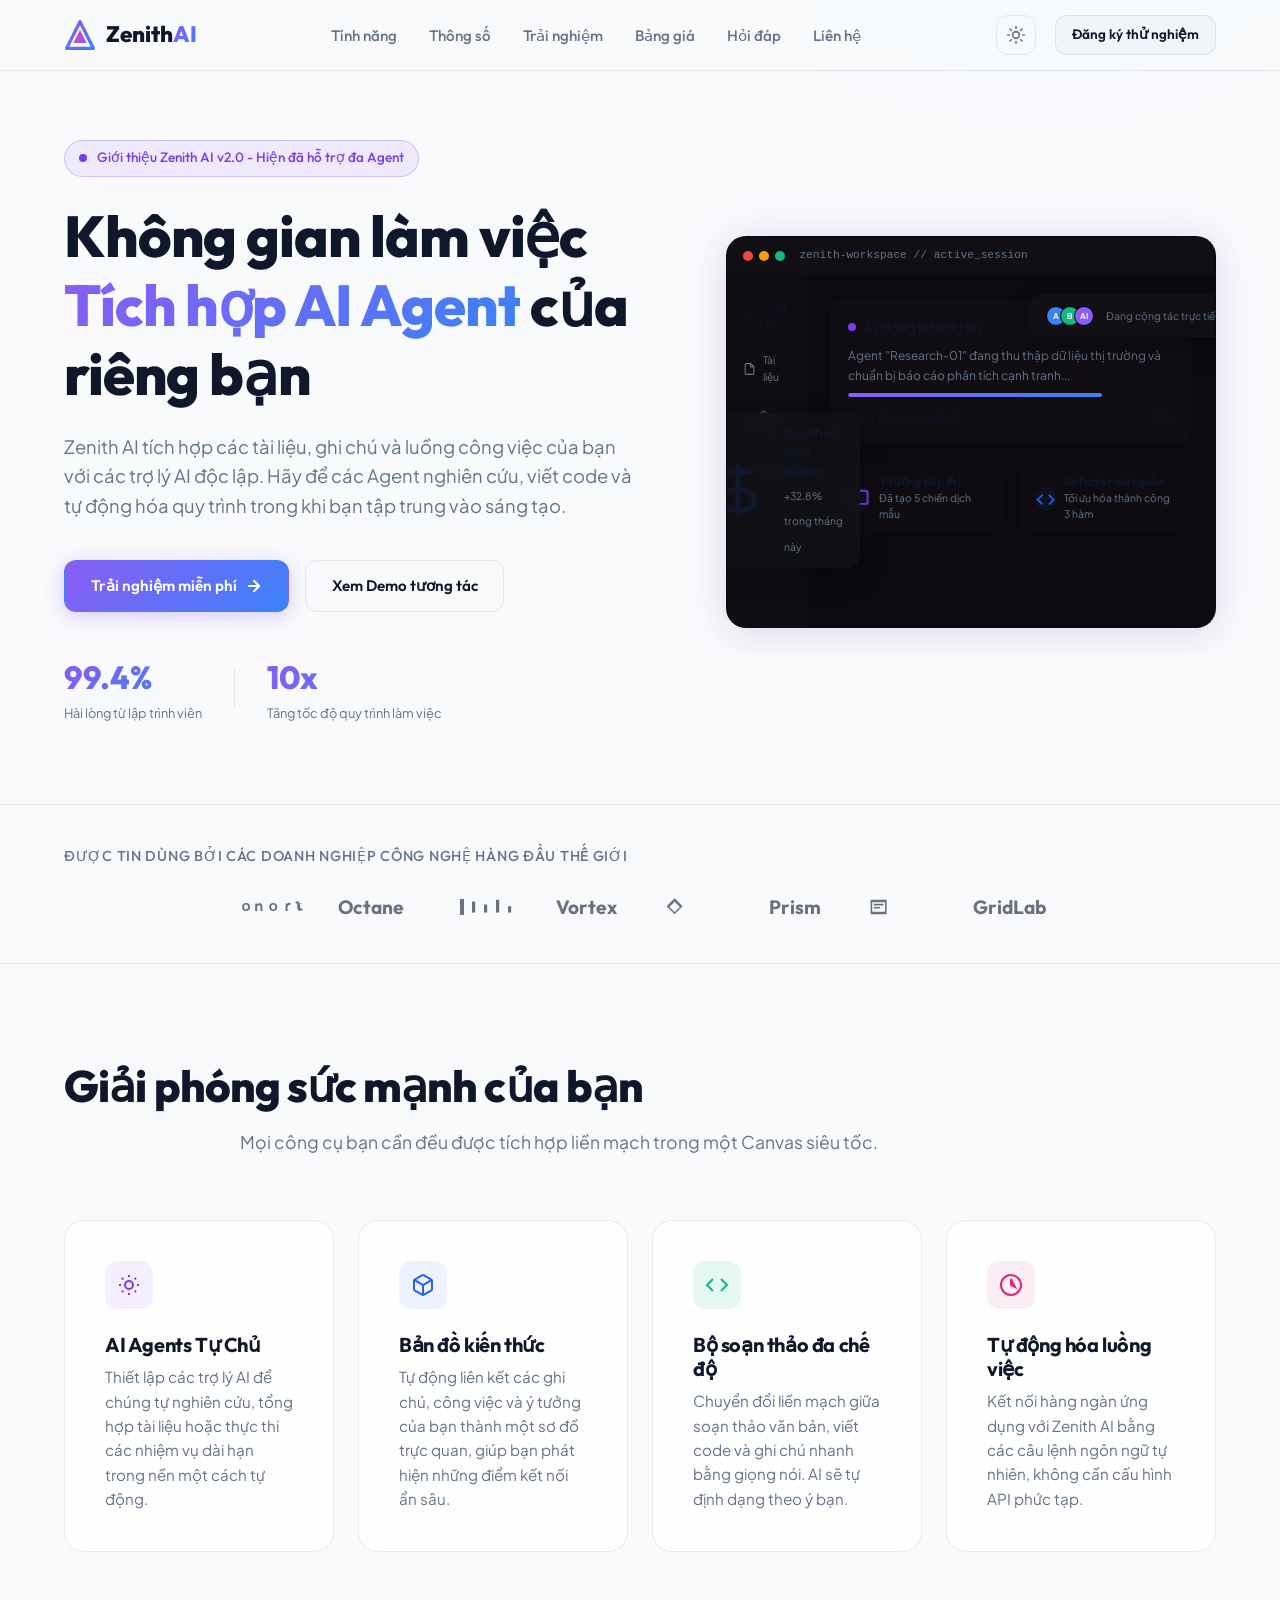
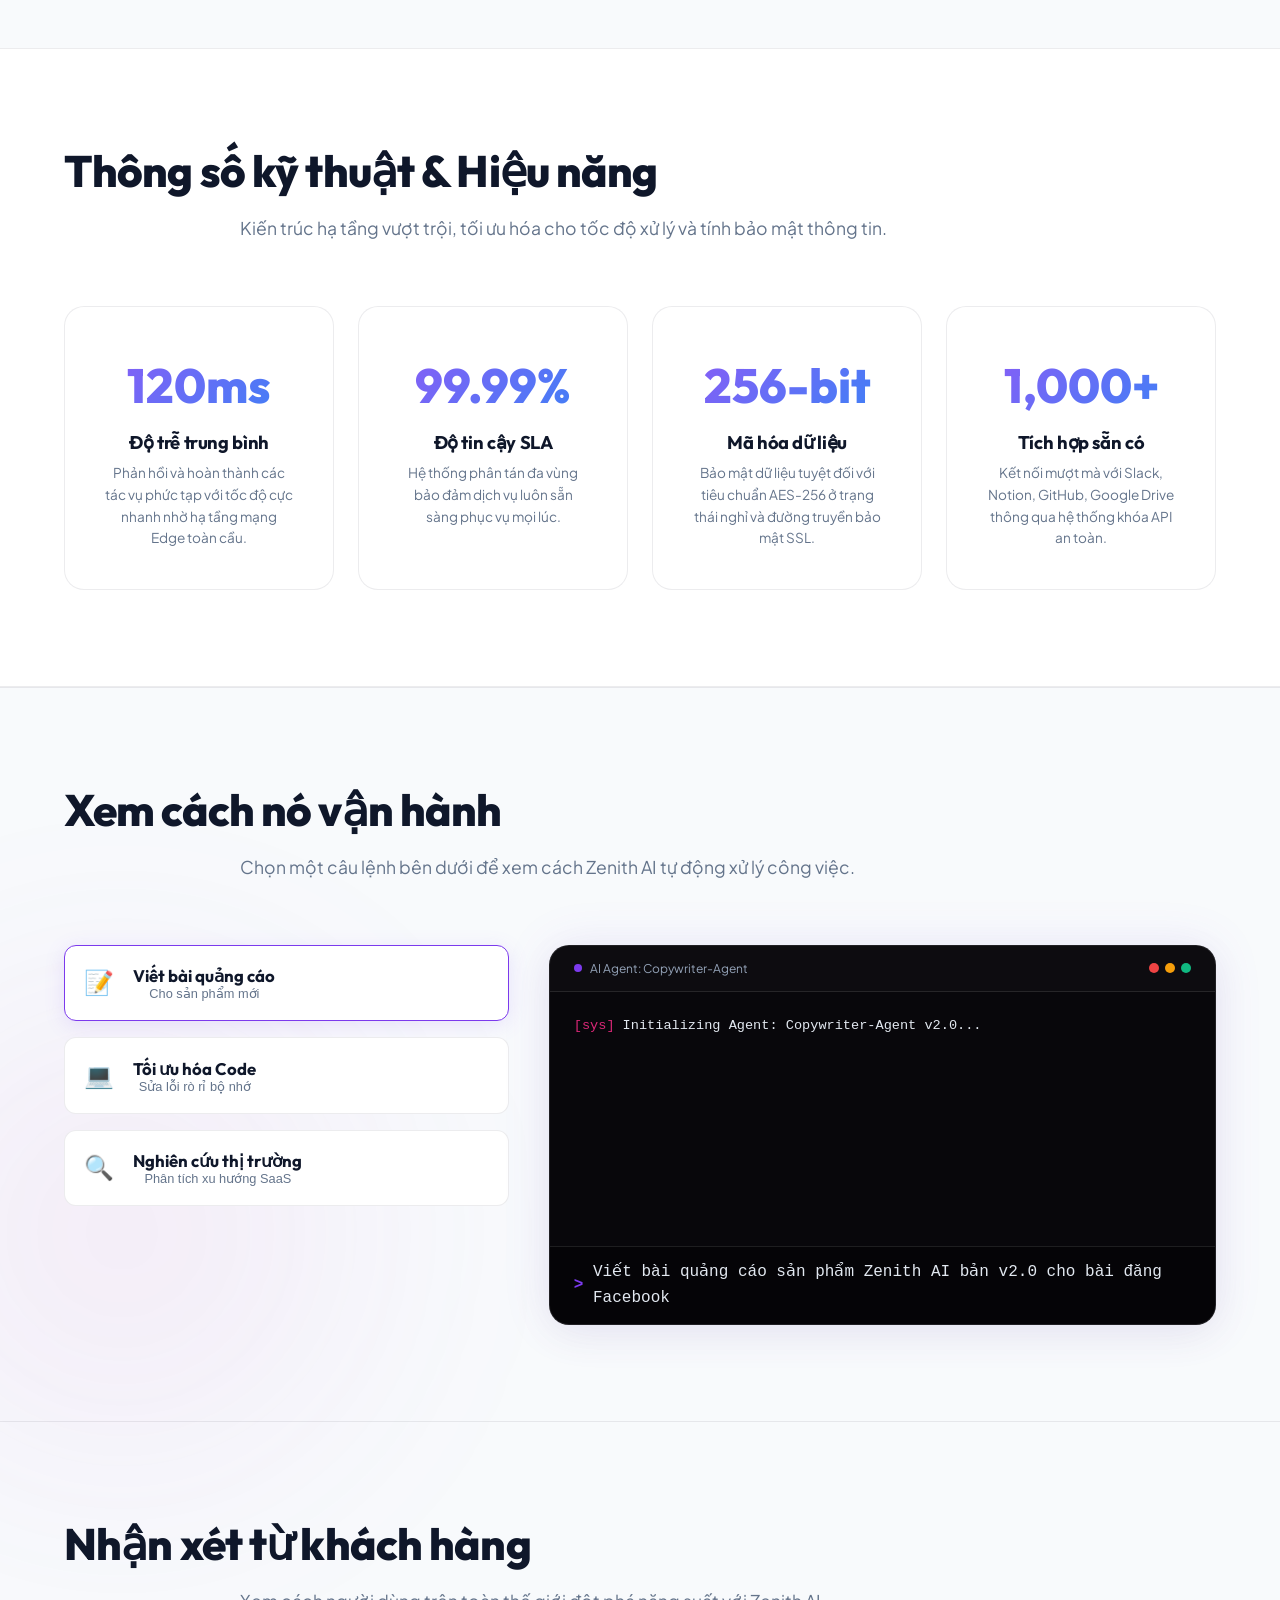
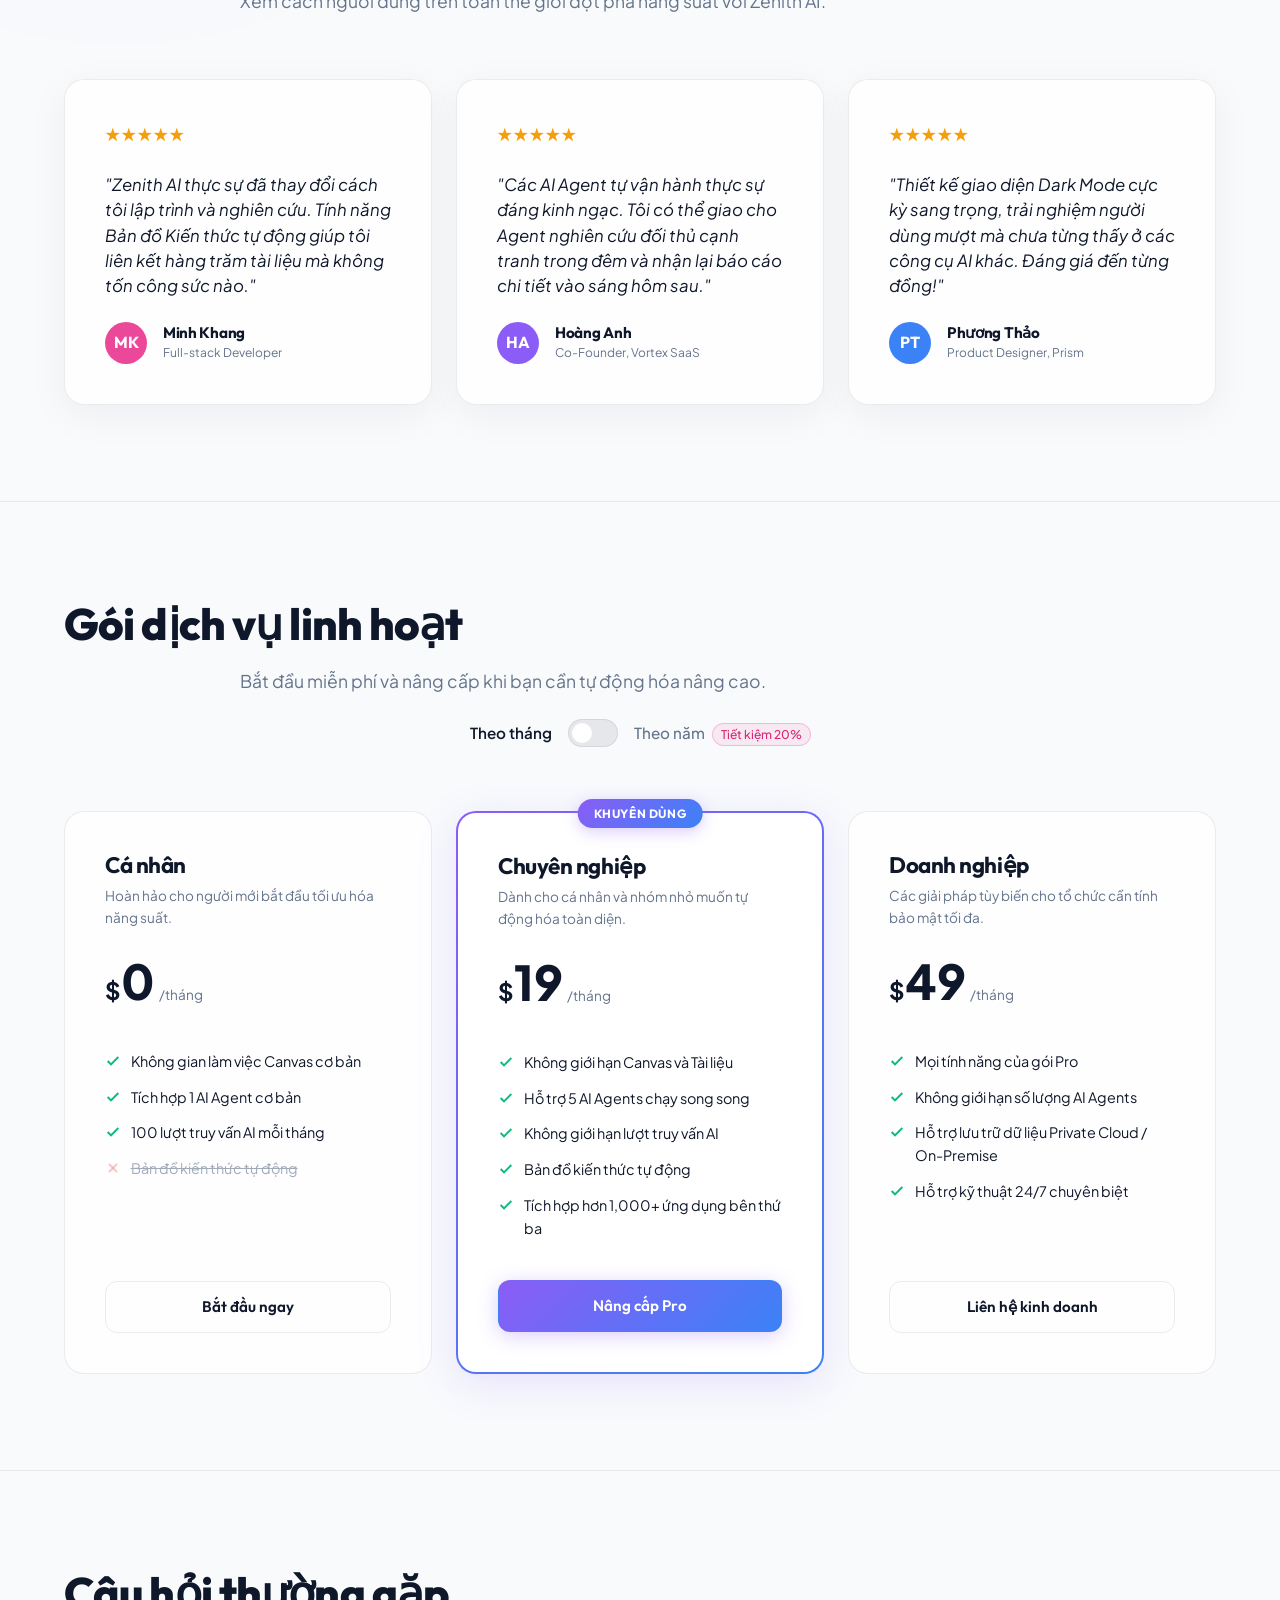
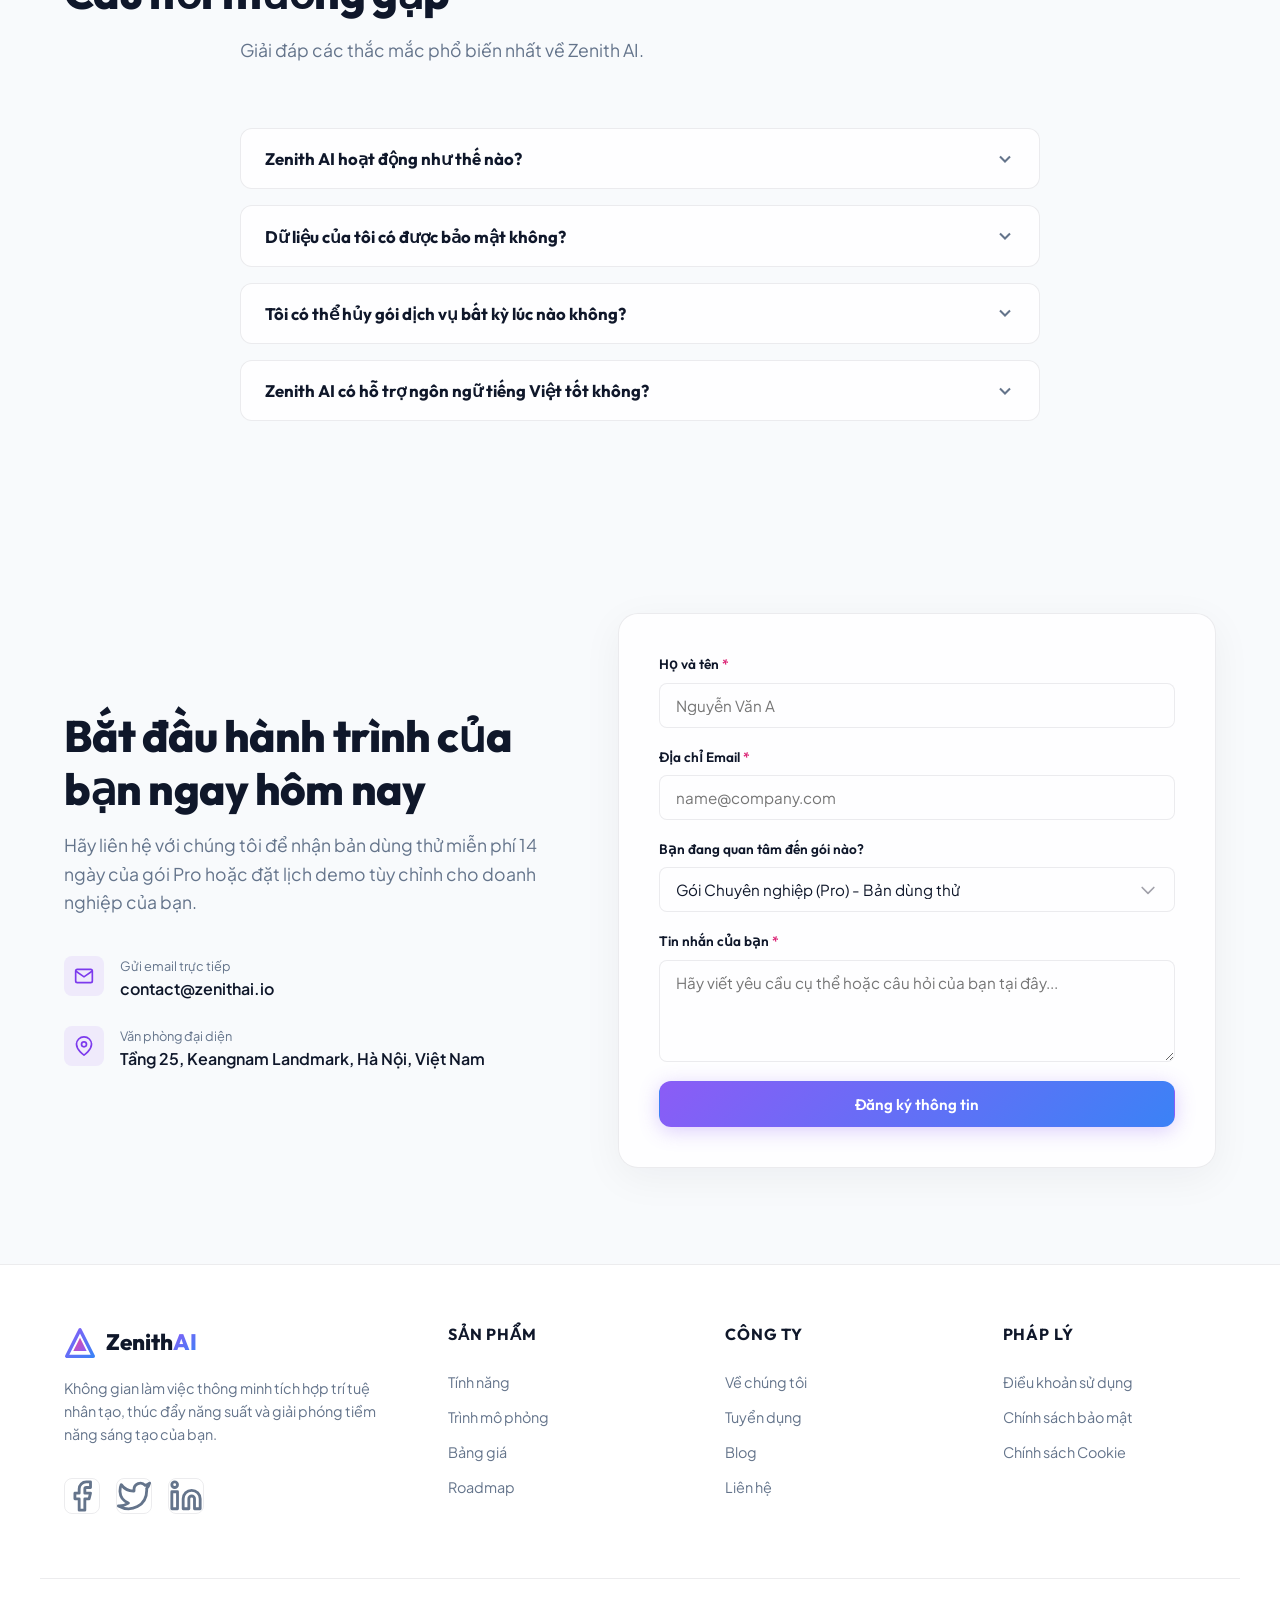
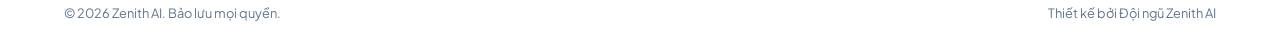
==== commit ef53591f: "feat: add Technical Specs section to satisfy all project requirements" ====
--- a/index.html
+++ b/index.html
@@ -26,7 +26,7 @@
   <link href="https://fonts.googleapis.com/css2?family=Outfit:wght@300;400;500;600;700;800&family=Plus+Jakarta+Sans:wght@300;400;500;600;700&display=swap" rel="stylesheet">
 
   <!-- Style CSS -->
-  <link rel="stylesheet" href="style.css?v=5">
+  <link rel="stylesheet" href="style.css?v=6">
 </head>
 <body>
 
@@ -58,6 +58,7 @@
       <nav class="nav-menu" id="nav-menu">
         <ul>
           <li><a href="#features" class="nav-link">Tính năng</a></li>
+          <li><a href="#specs" class="nav-link">Thông số</a></li>
           <li><a href="#simulator" class="nav-link">Trải nghiệm</a></li>
           <li><a href="#pricing" class="nav-link">Bảng giá</a></li>
           <li><a href="#faq" class="nav-link">Hỏi đáp</a></li>
@@ -315,6 +316,43 @@
       </div>
     </section>
 
+    <!-- Technical Specs Section -->
+    <section class="specs-section" id="specs">
+      <div class="container">
+        <div class="section-header text-center">
+          <h2 class="section-title">Thông số kỹ thuật & Hiệu năng</h2>
+          <p class="section-subtitle">Kiến trúc hạ tầng vượt trội, tối ưu hóa cho tốc độ xử lý và tính bảo mật thông tin.</p>
+        </div>
+
+        <div class="specs-grid">
+          <!-- Spec item 1 -->
+          <div class="spec-card animate-on-scroll">
+            <span class="spec-value">120ms</span>
+            <h3 class="spec-title">Độ trễ trung bình</h3>
+            <p class="spec-desc">Phản hồi và hoàn thành các tác vụ phức tạp với tốc độ cực nhanh nhờ hạ tầng mạng Edge toàn cầu.</p>
+          </div>
+          <!-- Spec item 2 -->
+          <div class="spec-card animate-on-scroll">
+            <span class="spec-value">99.99%</span>
+            <h3 class="spec-title">Độ tin cậy SLA</h3>
+            <p class="spec-desc">Hệ thống phân tán đa vùng bảo đảm dịch vụ luôn sẵn sàng phục vụ mọi lúc.</p>
+          </div>
+          <!-- Spec item 3 -->
+          <div class="spec-card animate-on-scroll">
+            <span class="spec-value">256-bit</span>
+            <h3 class="spec-title">Mã hóa dữ liệu</h3>
+            <p class="spec-desc">Bảo mật dữ liệu tuyệt đối với tiêu chuẩn AES-256 ở trạng thái nghỉ và đường truyền bảo mật SSL.</p>
+          </div>
+          <!-- Spec item 4 -->
+          <div class="spec-card animate-on-scroll">
+            <span class="spec-value">1,000+</span>
+            <h3 class="spec-title">Tích hợp sẵn có</h3>
+            <p class="spec-desc">Kết nối mượt mà với Slack, Notion, GitHub, Google Drive thông qua hệ thống khóa API an toàn.</p>
+          </div>
+        </div>
+      </div>
+    </section>
+
     <!-- Interactive Simulator Section -->
     <section class="simulator-section" id="simulator">
       <div class="container">
--- a/style.css
+++ b/style.css
@@ -836,6 +836,62 @@
   font-size: 0.95rem;
 }
 
+/* 7b. Technical Specs Section */
+.specs-section {
+  padding: var(--space-xxl) 0;
+  position: relative;
+  background-color: var(--bg-secondary);
+  border-top: 1px solid var(--border-color);
+  border-bottom: 1px solid var(--border-color);
+}
+
+.specs-grid {
+  display: grid;
+  grid-template-columns: repeat(auto-fit, minmax(220px, 1fr));
+  gap: var(--space-md);
+  margin-top: var(--space-xl);
+}
+
+.spec-card {
+  background: var(--card-bg);
+  border: 1px solid var(--border-color);
+  padding: var(--space-lg);
+  border-radius: var(--radius-lg);
+  text-align: center;
+  transition: transform var(--transition-normal), background-color var(--transition-normal), border-color var(--transition-normal), box-shadow var(--transition-normal);
+}
+
+.spec-card:hover {
+  background: var(--card-hover-bg);
+  border-color: rgba(139, 92, 246, 0.3);
+  transform: translateY(-5px);
+  box-shadow: var(--card-shadow);
+}
+
+.spec-value {
+  display: block;
+  font-family: var(--font-heading);
+  font-size: 3rem;
+  font-weight: 800;
+  background: var(--gradient-primary);
+  -webkit-background-clip: text;
+  -webkit-text-fill-color: transparent;
+  background-clip: text;
+  margin-bottom: var(--space-xs);
+}
+
+.spec-title {
+  font-size: 1.15rem;
+  font-weight: 700;
+  color: var(--text-primary);
+  margin-bottom: var(--space-xs);
+}
+
+.spec-desc {
+  font-size: 0.85rem;
+  color: var(--text-muted);
+}
+
 /* 8. Interactive Simulator Section */
 .simulator-section {
   padding: var(--space-xxl) 0;
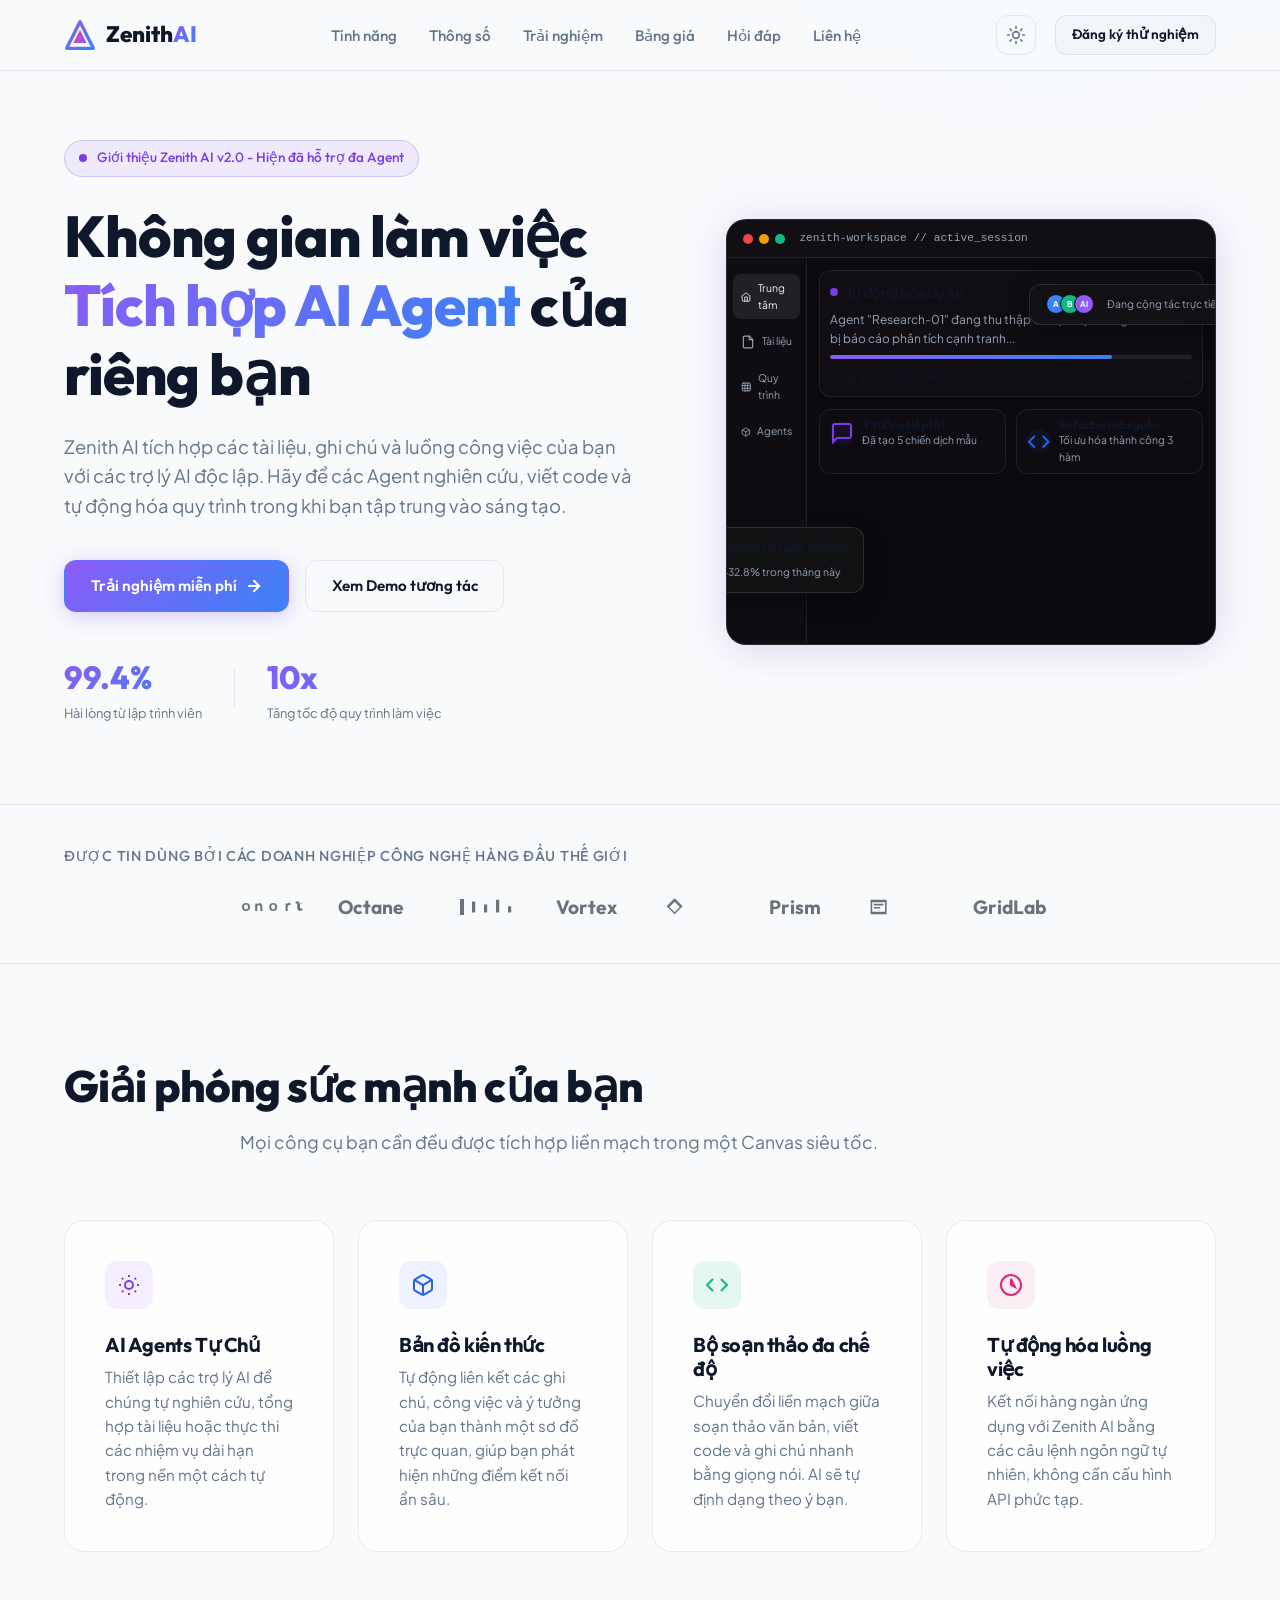
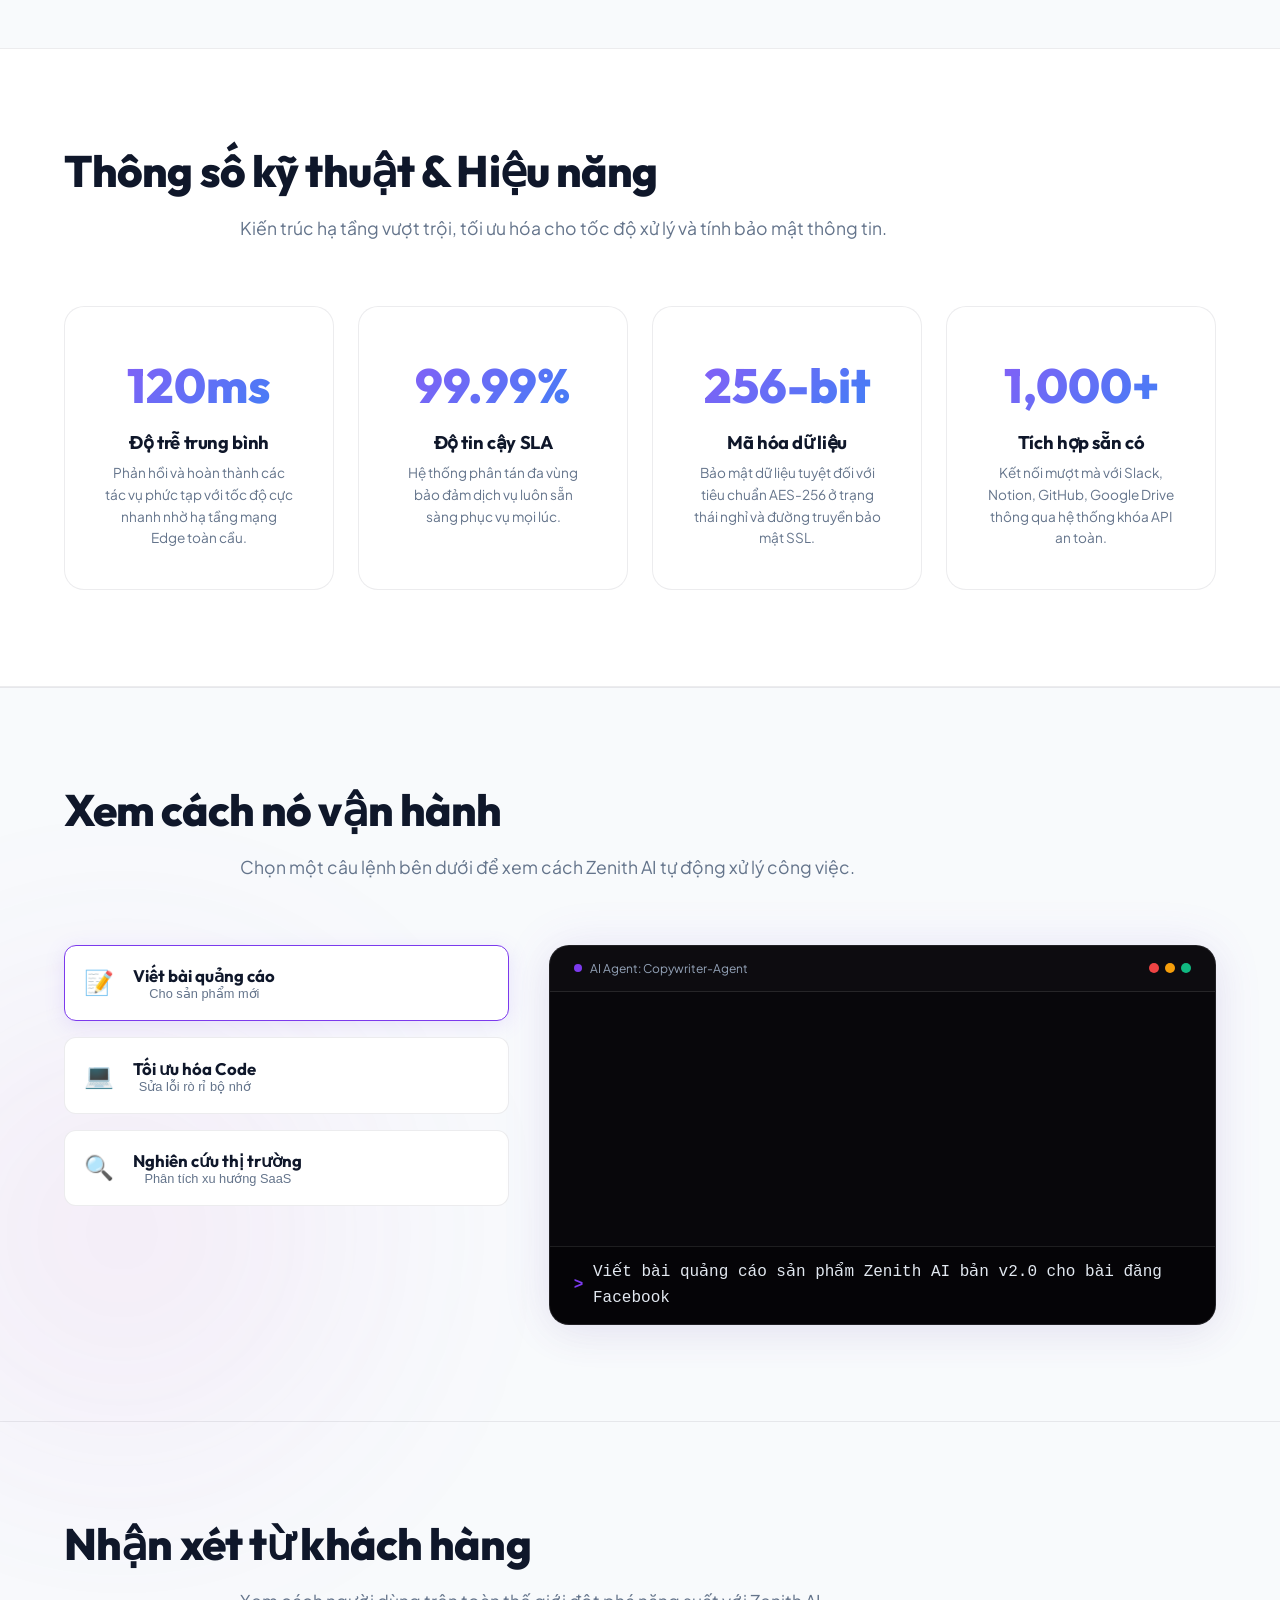
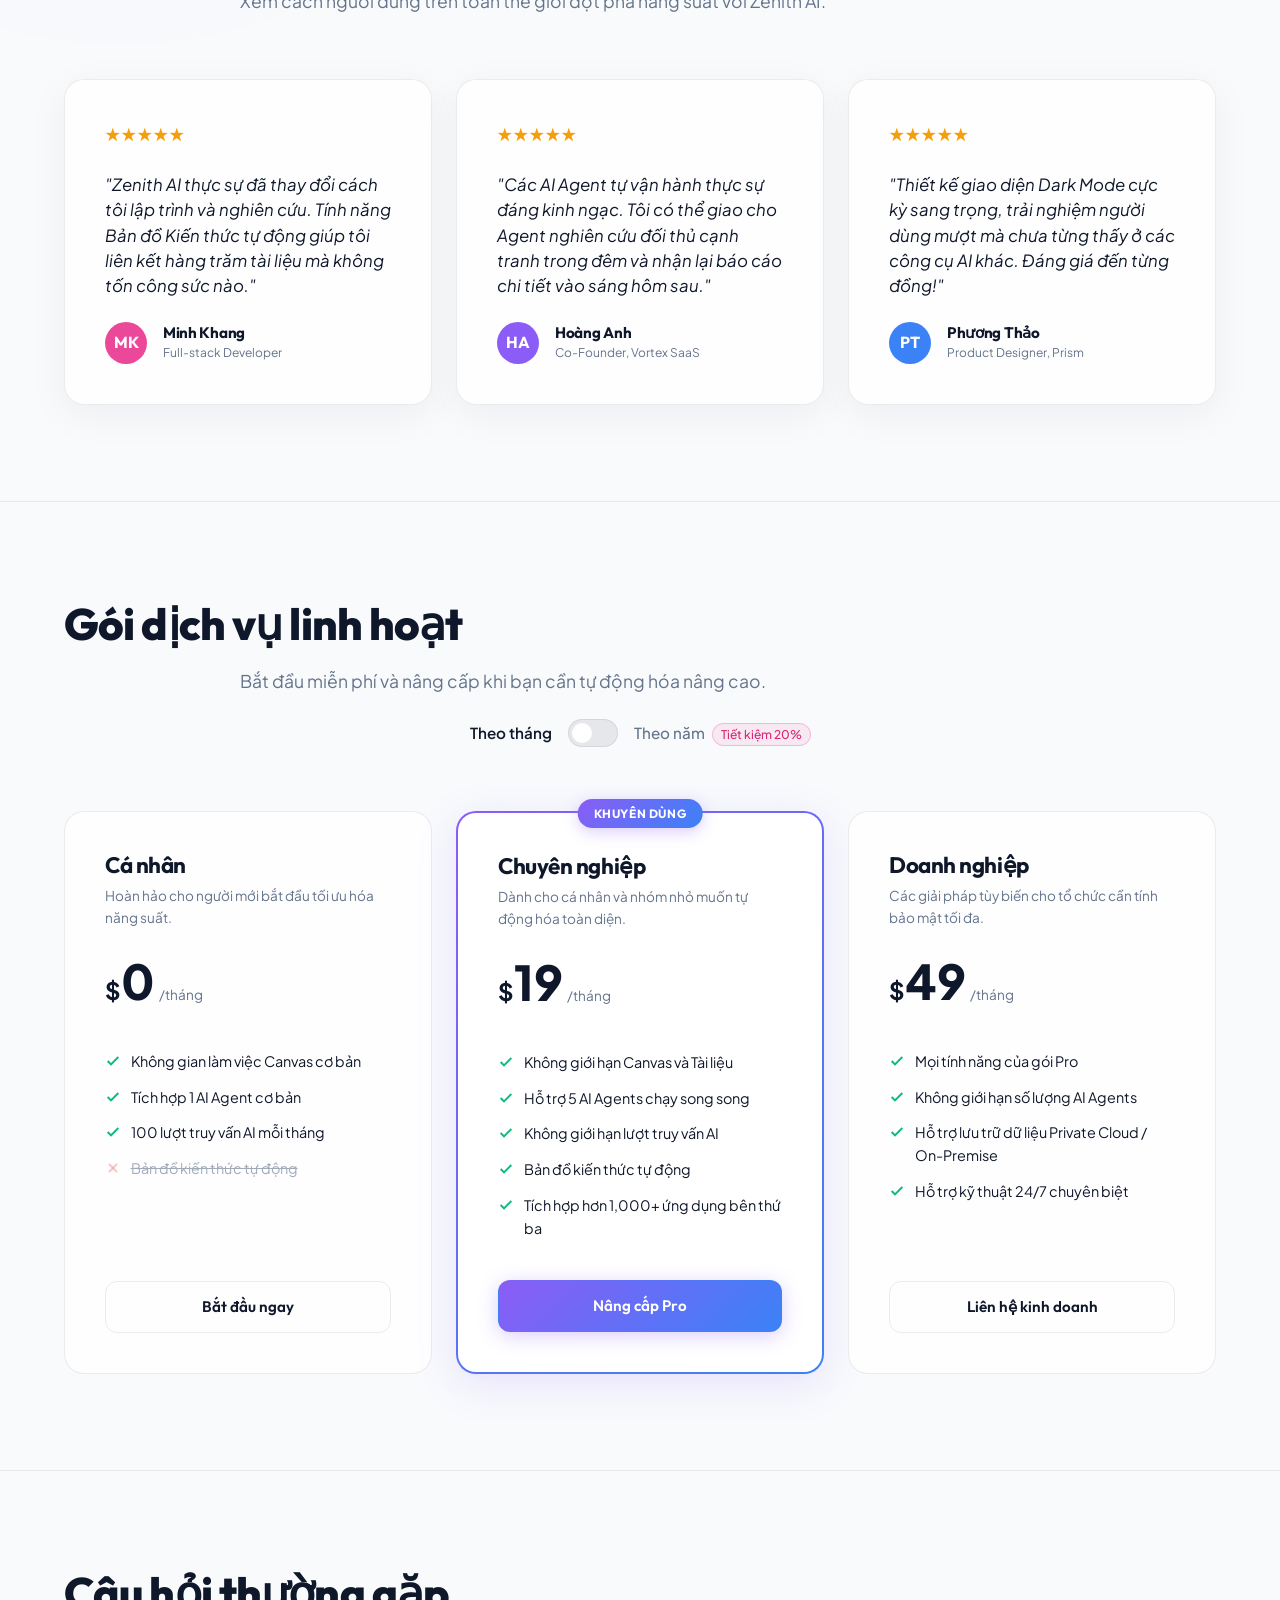
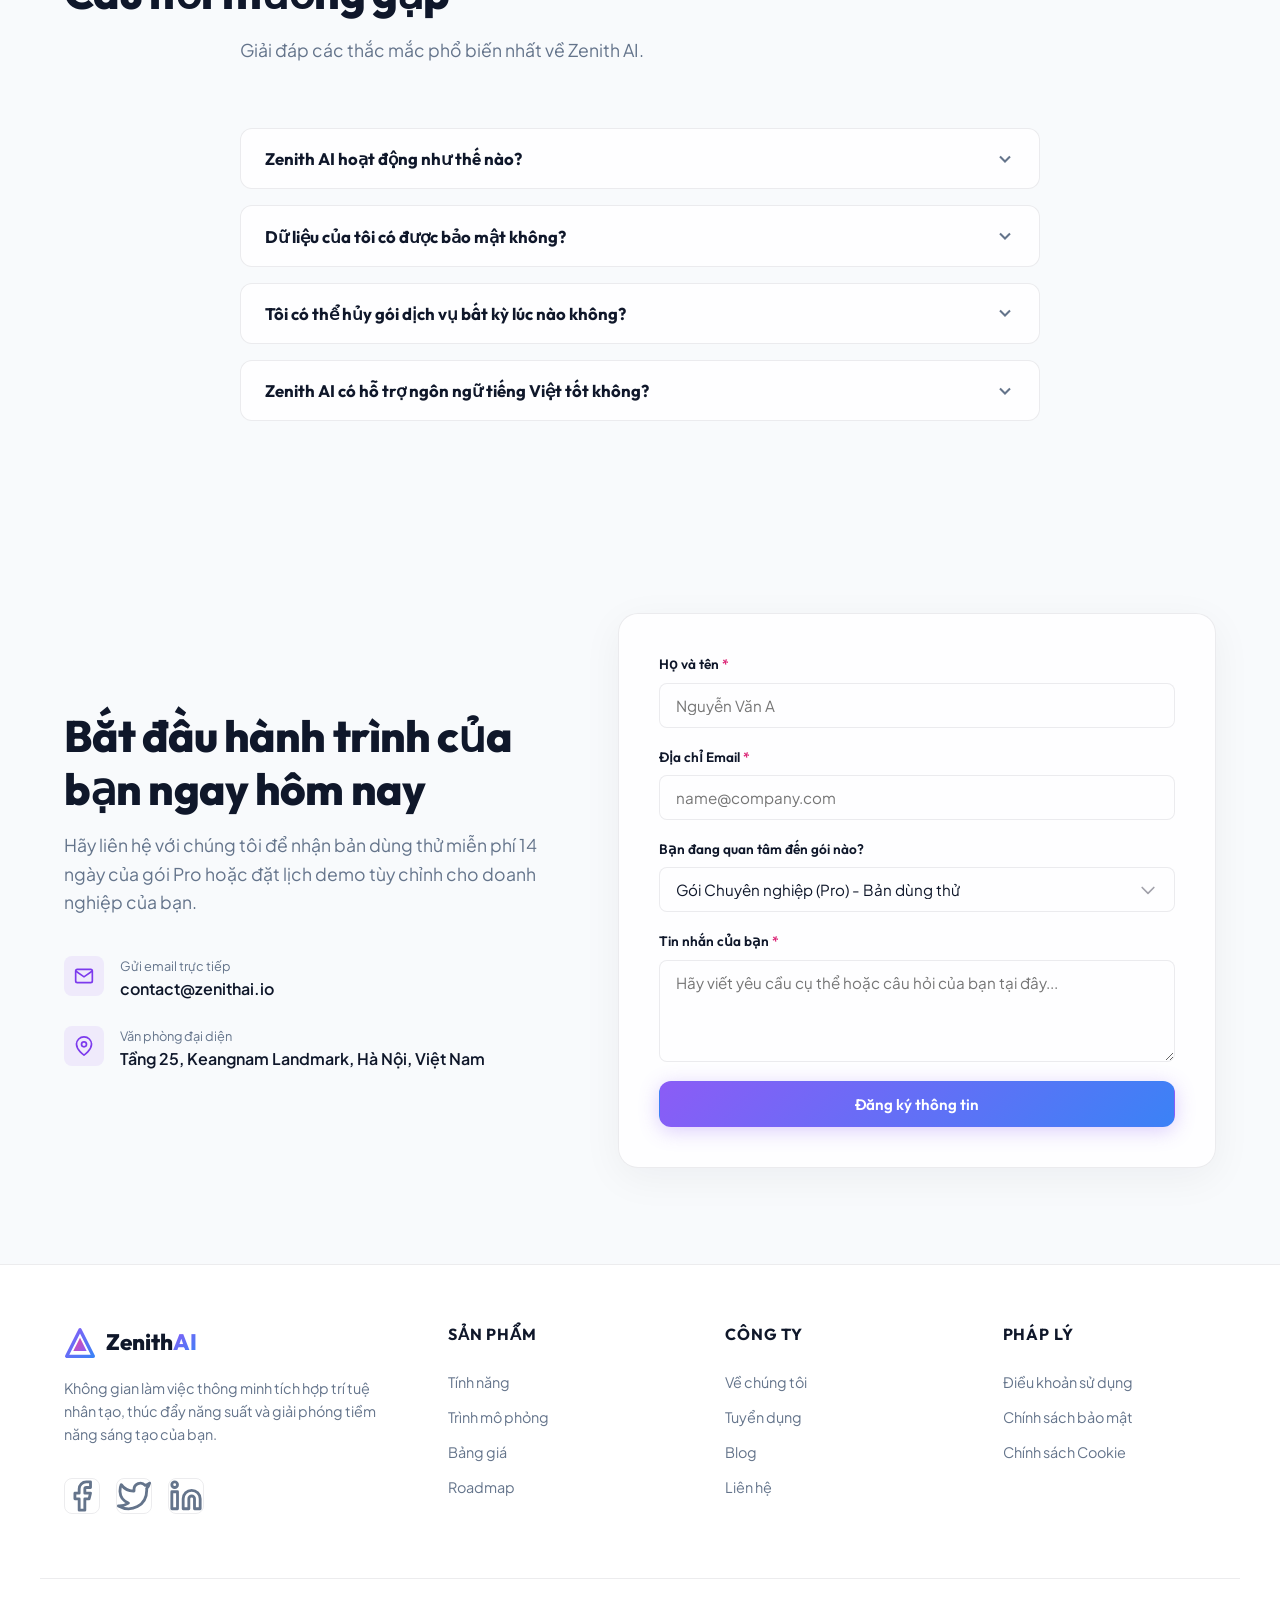
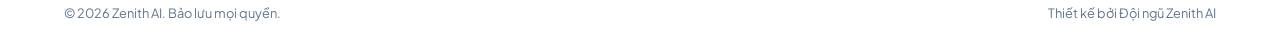
==== commit 2333f790: "style: fix hero mockup text colors and sizing under light mode" ====
--- a/index.html
+++ b/index.html
@@ -26,7 +26,7 @@
   <link href="https://fonts.googleapis.com/css2?family=Outfit:wght@300;400;500;600;700;800&family=Plus+Jakarta+Sans:wght@300;400;500;600;700&display=swap" rel="stylesheet">
 
   <!-- Style CSS -->
-  <link rel="stylesheet" href="style.css?v=6">
+  <link rel="stylesheet" href="style.css?v=7">
 </head>
 <body>
 
--- a/style.css
+++ b/style.css
@@ -498,14 +498,19 @@
 .visual-mockup {
   width: 100%;
   max-width: 500px;
-  aspect-ratio: 1.25;
+  aspect-ratio: 1.15; /* Tăng chiều cao lên một chút để vừa vặn nội dung bên trong */
   background-color: #0c0a0f;
-  border: 1px solid var(--border-color);
+  border: 1px solid rgba(255, 255, 255, 0.12); /* Viền tĩnh sáng để không bị chìm ở Light mode */
   border-radius: var(--radius-lg);
   box-shadow: var(--card-shadow), 0 0 40px rgba(139, 92, 246, 0.15);
   overflow: hidden;
   position: relative;
   transition: transform var(--transition-normal);
+
+  /* Định nghĩa lại các biến CSS cục bộ để toàn bộ chữ bên trong dùng màu sáng tĩnh */
+  --text-primary: #f4f4f5;
+  --text-muted: #94a3b8;
+  --border-color: rgba(255, 255, 255, 0.08);
 }
 
 .visual-mockup:hover {
@@ -548,10 +553,10 @@
 .mockup-sidebar {
   background-color: rgba(255, 255, 255, 0.01);
   border-right: 1px solid var(--border-color);
-  padding: var(--space-sm) var(--space-xs);
+  padding: var(--space-sm) 6px; /* Giảm padding ngang */
   display: flex;
   flex-direction: column;
-  gap: 0.6rem;
+  gap: 0.5rem;
 }
 
 .sidebar-item {
@@ -575,10 +580,10 @@
 }
 
 .workspace-main {
-  padding: var(--space-md);
+  padding: 0.75rem; /* Giảm từ space-md xuống để tránh tràn khung */
   display: flex;
   flex-direction: column;
-  gap: var(--space-md);
+  gap: 0.75rem; /* Giảm từ space-md */
 }
 
 .card-glow-wrapper {
@@ -589,11 +594,11 @@
 .mockup-card {
   background-color: rgba(255, 255, 255, 0.02);
   border: 1px solid var(--border-color);
-  padding: var(--space-sm);
+  padding: 10px; /* Giảm từ space-sm */
   border-radius: var(--radius-md);
   display: flex;
   flex-direction: column;
-  gap: 0.5rem;
+  gap: 0.4rem;
 }
 
 .card-header-simple {
@@ -626,13 +631,13 @@
 .mockup-grid {
   display: grid;
   grid-template-columns: 1fr 1fr;
-  gap: var(--space-sm);
+  gap: 10px; /* Giảm khoảng cách giữa 2 card phụ */
 }
 
 .mockup-card-small {
   background-color: rgba(255, 255, 255, 0.01);
   border: 1px solid var(--border-color);
-  padding: var(--space-xs) var(--space-sm);
+  padding: 8px 10px; /* Giảm padding */
   border-radius: var(--radius-md);
 }
 
@@ -658,28 +663,35 @@
 /* Floating Widgets styling */
 .floating-widget {
   position: absolute;
-  background-color: rgba(18, 18, 22, 0.85);
+  background-color: rgba(18, 18, 22, 0.95); /* Tối màu hơn để nổi bật trên nền sáng */
   backdrop-filter: blur(8px);
   -webkit-backdrop-filter: blur(8px);
-  border: 1px solid var(--border-color);
+  border: 1px solid rgba(255, 255, 255, 0.12); /* Viền sáng */
   border-radius: var(--radius-md);
   padding: 0.6rem 1rem;
   display: flex;
   align-items: center;
   gap: 0.8rem;
-  box-shadow: 0 10px 25px rgba(0, 0, 0, 0.3);
+  box-shadow: 0 10px 25px rgba(0, 0, 0, 0.4);
   animation: float 6s ease-in-out infinite;
+  white-space: nowrap; /* Không cho phép xuống dòng làm vỡ widget */
+  z-index: 5;
+
+  /* Định nghĩa lại các biến CSS cục bộ để chữ trong widget luôn sáng */
+  --text-primary: #f4f4f5;
+  --text-muted: #94a3b8;
+  --border-color: rgba(255, 255, 255, 0.08);
 }
 
 .widget-1 {
-  bottom: 15%;
-  left: -8%;
+  bottom: 12%;
+  left: -35px; /* Điều chỉnh lại khoảng cách dịch chuyển */
   animation-delay: 0s;
 }
 
 .widget-2 {
   top: 15%;
-  right: -5%;
+  right: -25px; /* Điều chỉnh lại khoảng cách dịch chuyển */
   animation-delay: 2s;
 }
 
@@ -691,7 +703,7 @@
   width: 20px;
   height: 20px;
   border-radius: var(--radius-full);
-  border: 1.5px solid #000;
+  border: 1.5px solid #0c0a0f;
   display: flex;
   align-items: center;
   justify-content: center;
